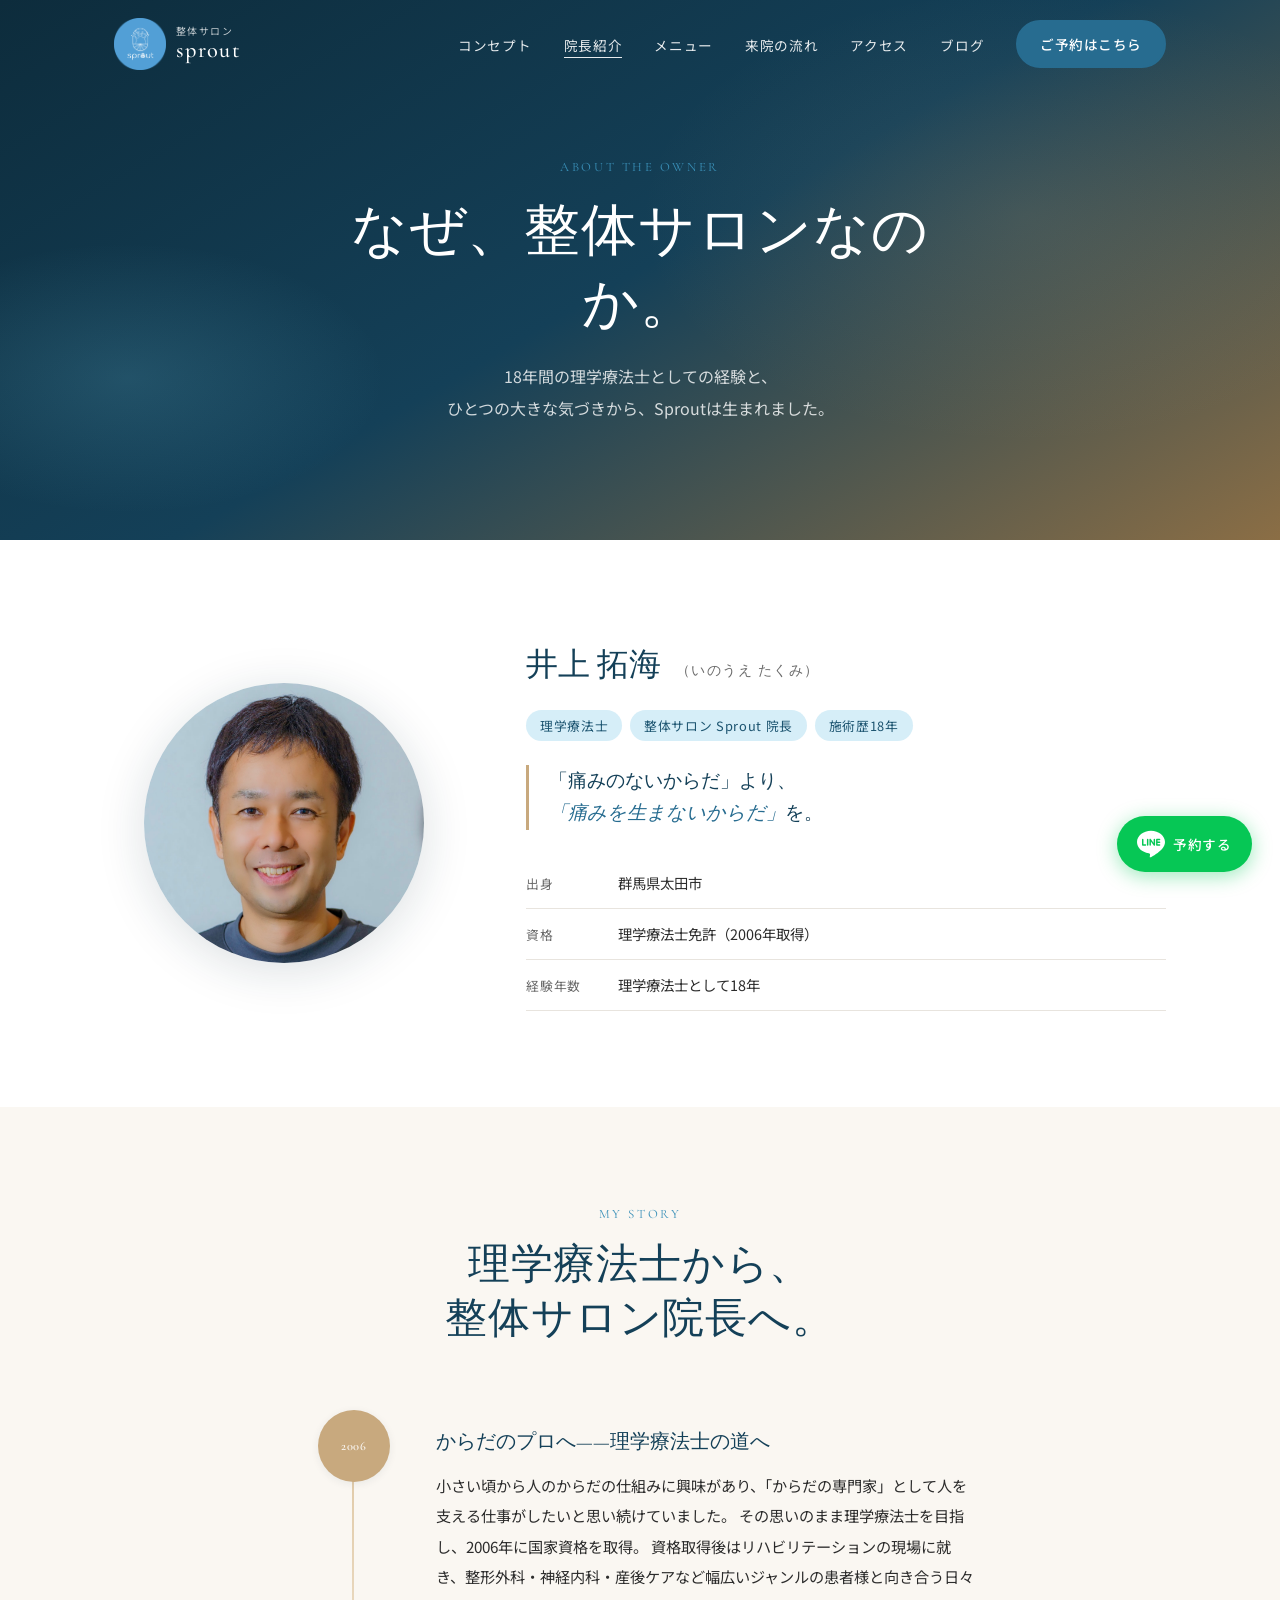
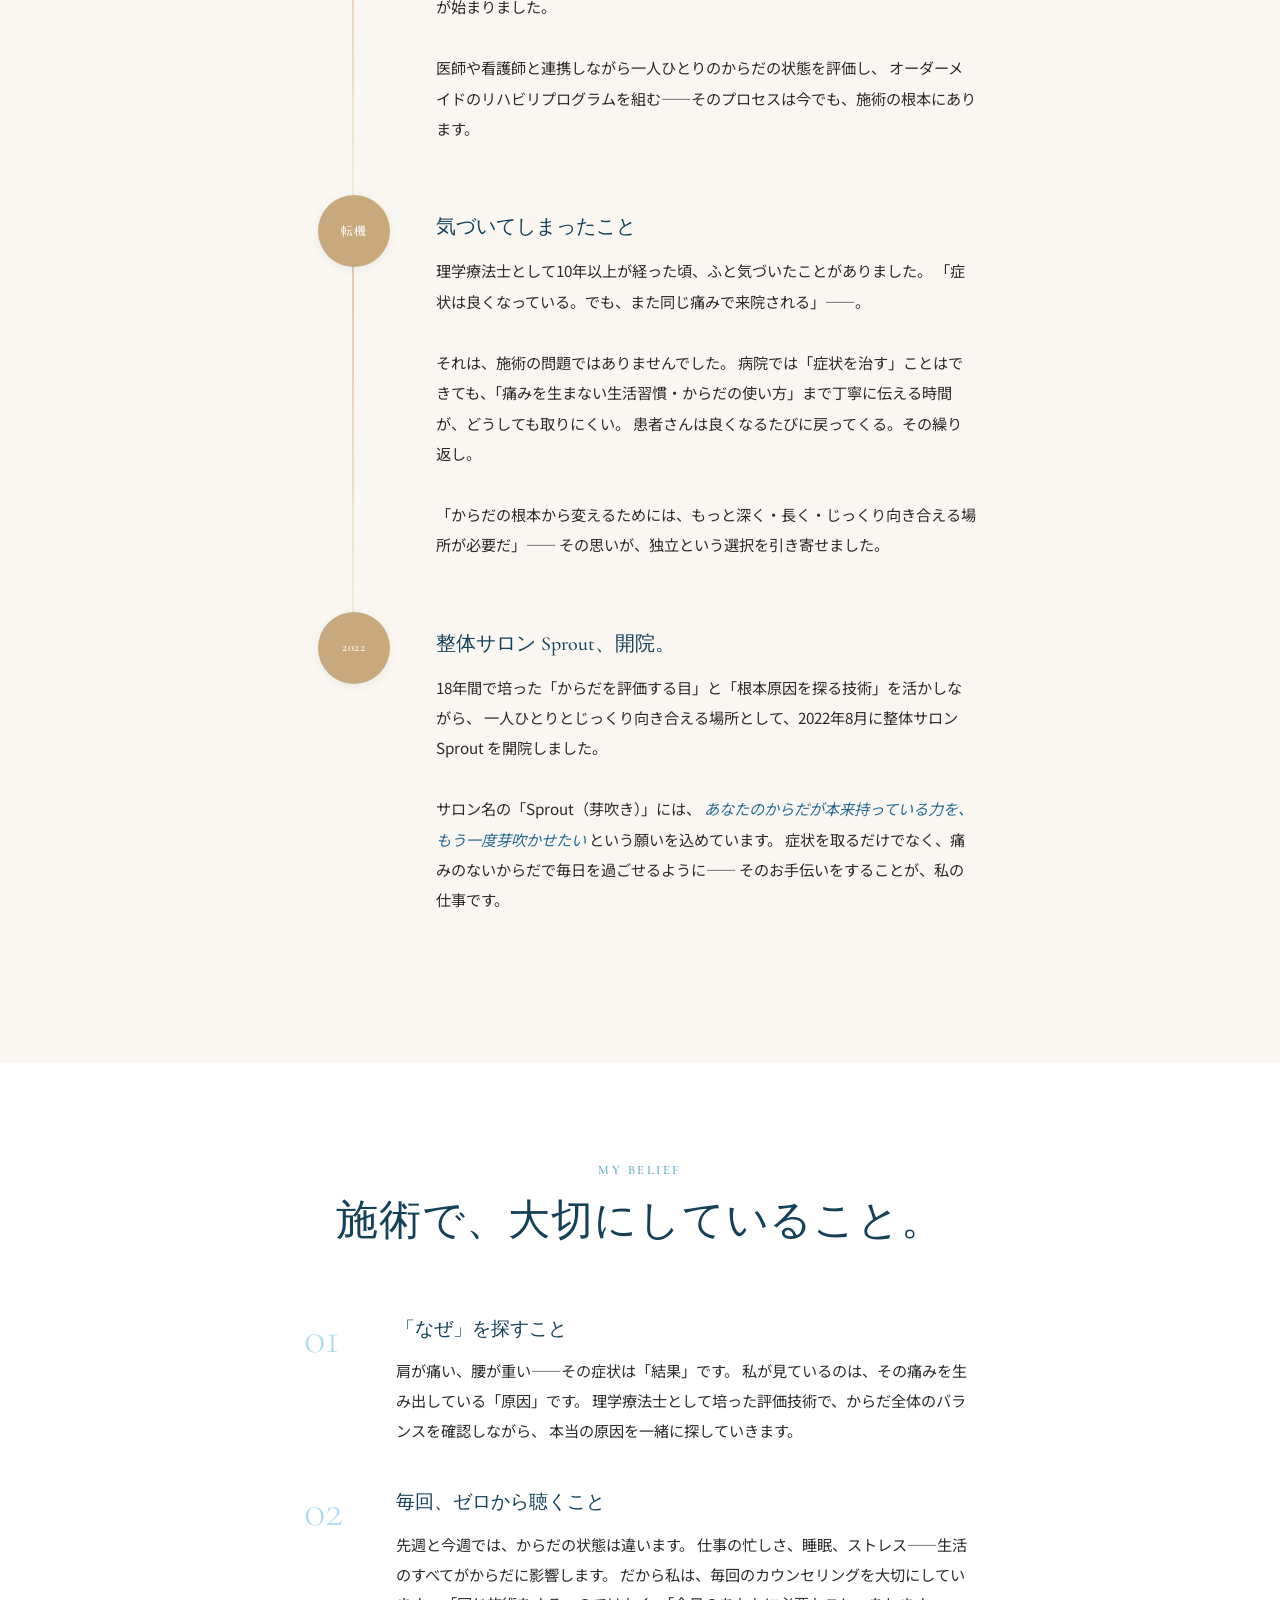
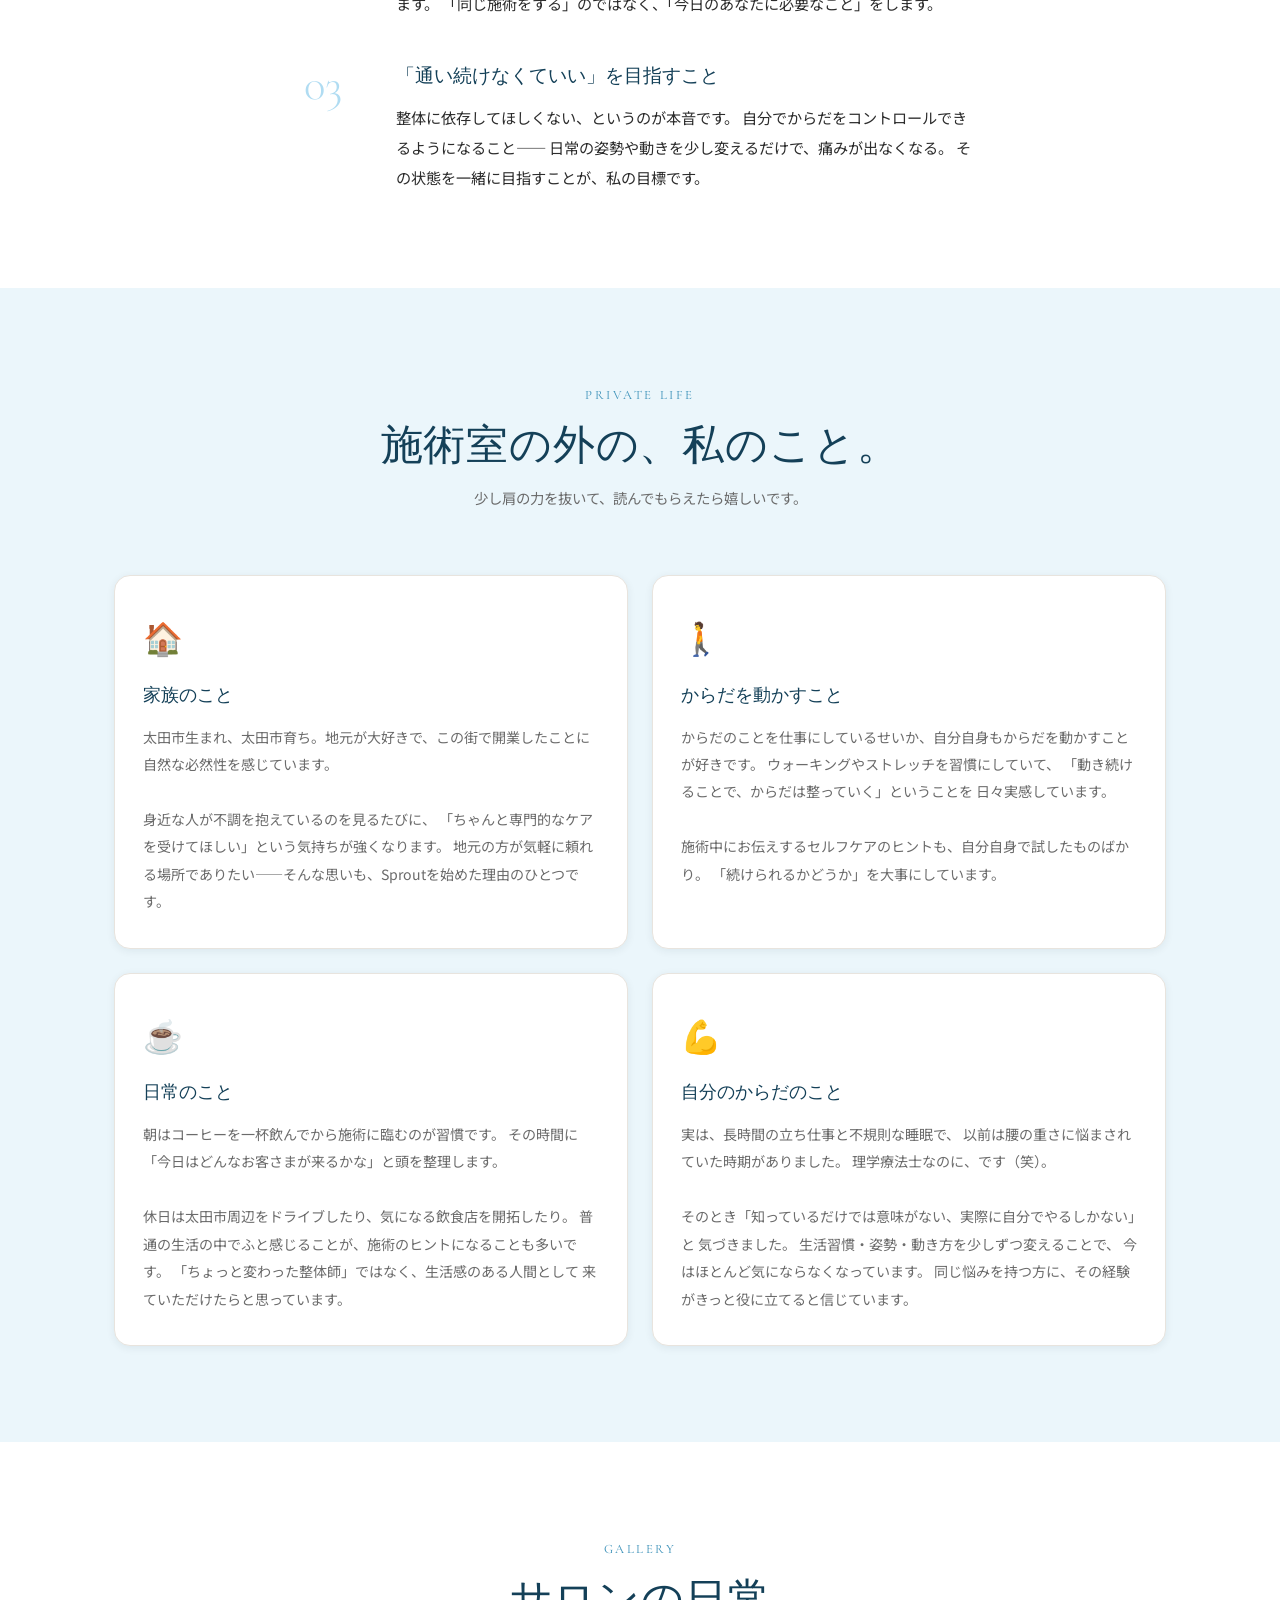
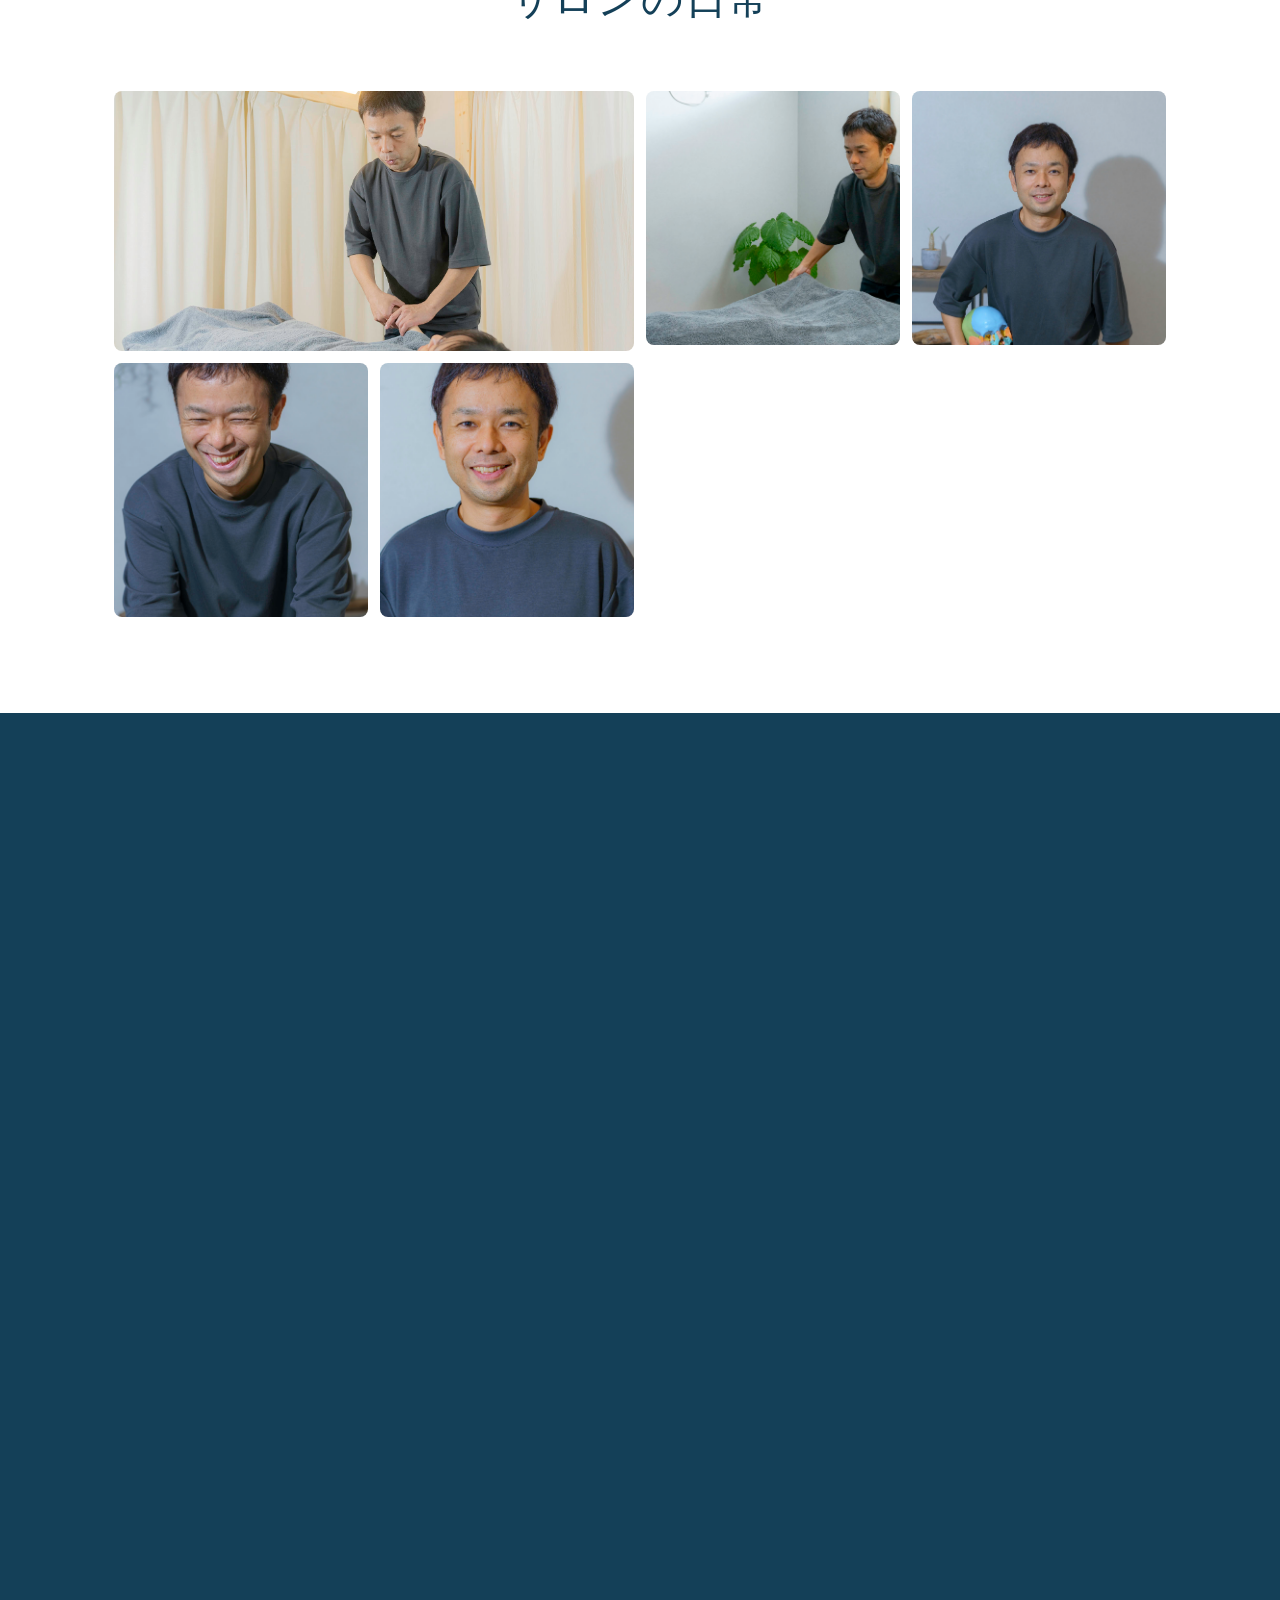
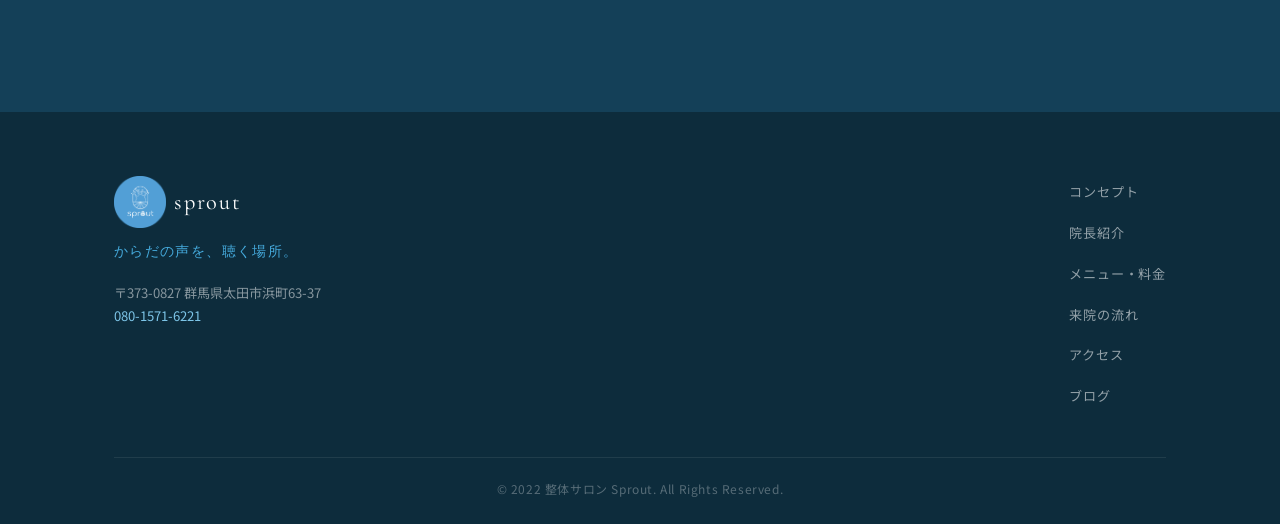
==== about/index.html @ b01bce03 "HP全面リニューアル：院長写真・口コミ・メニュー・OGP等を更新 - 院長プロフィール写真6枚を追加（owner_headshot, portrait, laugh等） - 院長紹介ページ（about" ====
<!DOCTYPE html>
<html lang="ja">
<head>
  <meta charset="UTF-8">
  <meta name="viewport" content="width=device-width, initial-scale=1.0">

  <title>院長紹介 | 整体サロン Sprout（スプラウト）太田市</title>
  <meta name="description" content="整体サロンSprout院長・井上拓海のご紹介。理学療法士として18年のキャリアを経て開院。からだの根本から整えるという信念と、施術への想いをお伝えします。">
  <link rel="canonical" href="https://seitai-sprout.com/about/">

  <!-- OGP -->
  <meta property="og:type" content="profile">
  <meta property="og:title" content="院長紹介 | 整体サロン Sprout">
  <meta property="og:description" content="元理学療法士として15年のキャリアを経て開院。整体サロンSprout院長の想いとストーリー。">
  <meta property="og:url" content="https://seitai-sprout.com/about/">
  <meta property="og:image" content="https://seitai-sprout.com/images/ogp-about.jpg">
  <meta property="og:site_name" content="整体サロン Sprout">
  <meta property="og:locale" content="ja_JP">
  <meta name="twitter:card" content="summary_large_image">

  <!-- Schema.org: Person -->
  <script type="application/ld+json">
  {
    "@context": "https://schema.org",
    "@type": "Person",
    "name": "井上 拓海",
    "alternateName": "いのうえ たくみ",
    "birthYear": "1978",
    "jobTitle": "理学療法士・整体サロン院長",
    "worksFor": {
      "@type": "HealthAndBeautyBusiness",
      "name": "整体サロン Sprout",
      "url": "https://seitai-sprout.com"
    },
    "hasCredential": {
      "@type": "EducationalOccupationalCredential",
      "name": "理学療法士免許",
      "dateCreated": "2006"
    },
    "description": "1978年生まれ。2006年に理学療法士免許を取得後、18年にわたり医療・リハビリの現場で経験を積む。からだの根本から整えることを信念とし、整体サロンSproutを開院。"
  }
  </script>

  <!-- Fonts & CSS（トップページと共通） -->
  <link rel="preconnect" href="https://fonts.googleapis.com">
  <link rel="preconnect" href="https://fonts.gstatic.com" crossorigin>
  <link href="https://fonts.googleapis.com/css2?family=Cormorant+Garamond:ital,wght@0,300;0,400;0,500;0,600;1,300;1,400&family=Noto+Sans+JP:wght@300;400;500&display=swap" rel="stylesheet">

  <link rel="stylesheet" href="../css/style.css?v=3">
  <link rel="stylesheet" href="../css/about.css?v=4">
</head>
<body>

  <!-- ============================================================
       HEADER（トップページと同じ・スクロール対応）
       ============================================================ -->
  <header class="header" id="header">
    <div class="header__inner">
      <a href="../" class="header__logo" aria-label="整体サロン Sprout トップへ">
        <img src="../images/logo.png" alt="整体サロン Sprout" class="header__logo-img" width="52" height="52">
        <span class="header__logo-texts">
          <span class="header__logo-sub">整体サロン</span>
          <span class="header__logo-text">sprout</span>
        </span>
      </a>
      <nav class="header__nav" id="nav" aria-label="メインナビゲーション">
        <ul class="header__nav-list">
          <li><a href="../#concept">コンセプト</a></li>
          <li><a href="./" aria-current="page" style="border-bottom: 1px solid currentColor; padding-bottom: 2px;">院長紹介</a></li>
          <li><a href="../#menu">メニュー</a></li>
          <li><a href="../#flow">来院の流れ</a></li>
          <li><a href="../#access">アクセス</a></li>
          <li><a href="../#blog">ブログ</a></li>
        </ul>
      </nav>
      <a href="../#reserve" class="btn btn--primary header__cta">ご予約はこちら</a>
      <button class="header__burger" id="burger" aria-label="メニューを開く" aria-expanded="false">
        <span></span><span></span><span></span>
      </button>
    </div>
  </header>

  <main>

    <!-- ============================================================
         PAGE HERO
         ============================================================ -->
    <section class="about-hero">
      <div class="about-hero__bg"></div>
      <div class="about-hero__content fade-in">
        <p class="section-label">About the Owner</p>
        <h1 class="about-hero__title">なぜ、整体サロンなのか。</h1>
        <p class="about-hero__sub">18年間の理学療法士としての経験と、<br>ひとつの大きな気づきから、Sproutは生まれました。</p>
      </div>
    </section>

    <!-- ============================================================
         PROFILE（プロフィール概要）
         ============================================================ -->
    <section class="section about-profile">
      <div class="container">
        <div class="about-profile__inner">
          <div class="about-profile__photo reveal">
            <img src="../images/owner_headshot2.jpg" alt="整体サロン Sprout 院長 井上拓海" class="owner-photo" loading="lazy">
          </div>
          <div class="about-profile__info reveal">
            <h2 class="about-profile__name">
              井上 拓海
              <span class="about-profile__name-reading">（いのうえ たくみ）</span>
            </h2>
            <ul class="about-profile__tags">
              <li class="tag">理学療法士</li>
              <li class="tag">整体サロン Sprout 院長</li>
              <li class="tag">施術歴18年</li>
            </ul>
            <p class="about-profile__catchcopy">
              「痛みのないからだ」より、<br>
              <em>「痛みを生まないからだ」</em>を。
            </p>
            <dl class="about-profile__dl">
              <div class="about-profile__dl-row">
                <dt>出身</dt>
                <dd>群馬県太田市</dd>
              </div>
              <div class="about-profile__dl-row">
                <dt>資格</dt>
                <dd>理学療法士免許（2006年取得）</dd>
              </div>
              <div class="about-profile__dl-row">
                <dt>経験年数</dt>
                <dd>理学療法士として18年</dd>
              </div>
            </dl>
          </div>
        </div>
      </div>
    </section>

    <!-- ============================================================
         STORY（ストーリー）
         ============================================================ -->
    <section class="section section--cream about-story" id="story">
      <div class="container container--narrow">
        <div class="section-head reveal">
          <span class="section-label">My Story</span>
          <h2 class="section-title">理学療法士から、<br>整体サロン院長へ。</h2>
        </div>

        <div class="story-timeline">

          <!-- Chapter 1 -->
          <article class="story-chapter reveal">
            <div class="story-chapter__marker">
              <span class="story-chapter__year">2006</span>
            </div>
            <div class="story-chapter__body">
              <h3 class="story-chapter__title">からだのプロへ——理学療法士の道へ</h3>
              <p>
                小さい頃から人のからだの仕組みに興味があり、「からだの専門家」として人を支える仕事がしたいと思い続けていました。
                その思いのまま理学療法士を目指し、2006年に国家資格を取得。
                資格取得後はリハビリテーションの現場に就き、整形外科・神経内科・産後ケアなど幅広いジャンルの患者様と向き合う日々が始まりました。<br><br>
                医師や看護師と連携しながら一人ひとりのからだの状態を評価し、
                オーダーメイドのリハビリプログラムを組む——そのプロセスは今でも、施術の根本にあります。
              </p>
            </div>
          </article>

          <!-- Chapter 2 -->
          <article class="story-chapter reveal">
            <div class="story-chapter__marker">
              <span class="story-chapter__year">転機</span>
            </div>
            <div class="story-chapter__body">
              <h3 class="story-chapter__title">気づいてしまったこと</h3>
              <p>
                理学療法士として10年以上が経った頃、ふと気づいたことがありました。
                「症状は良くなっている。でも、また同じ痛みで来院される」——。<br><br>
                それは、施術の問題ではありませんでした。
                病院では「症状を治す」ことはできても、「痛みを生まない生活習慣・からだの使い方」まで丁寧に伝える時間が、どうしても取りにくい。
                患者さんは良くなるたびに戻ってくる。その繰り返し。<br><br>
                「からだの根本から変えるためには、もっと深く・長く・じっくり向き合える場所が必要だ」——
                その思いが、独立という選択を引き寄せました。
              </p>
            </div>
          </article>

          <!-- Chapter 3 -->
          <article class="story-chapter reveal">
            <div class="story-chapter__marker">
              <span class="story-chapter__year">2022</span>
            </div>
            <div class="story-chapter__body">
              <h3 class="story-chapter__title">整体サロン Sprout、開院。</h3>
              <p>
                18年間で培った「からだを評価する目」と「根本原因を探る技術」を活かしながら、
                一人ひとりとじっくり向き合える場所として、2022年8月に整体サロン Sprout を開院しました。<br><br>
                サロン名の「Sprout（芽吹き）」には、
                <em style="font-style: italic; color: var(--c-sage-600);">あなたのからだが本来持っている力を、もう一度芽吹かせたい</em>
                という願いを込めています。
                症状を取るだけでなく、痛みのないからだで毎日を過ごせるように——
                そのお手伝いをすることが、私の仕事です。
              </p>
            </div>
          </article>

        </div>
      </div>
    </section>

    <!-- ============================================================
         BELIEF（施術への想い）
         ============================================================ -->
    <section class="section about-belief">
      <div class="container container--narrow">
        <div class="section-head reveal">
          <span class="section-label">My Belief</span>
          <h2 class="section-title">施術で、大切にしていること。</h2>
        </div>
        <div class="belief-list">
          <div class="belief-item reveal">
            <div class="belief-item__num">01</div>
            <div class="belief-item__body">
              <h3 class="belief-item__title">「なぜ」を探すこと</h3>
              <p class="belief-item__text">
                肩が痛い、腰が重い——その症状は「結果」です。
                私が見ているのは、その痛みを生み出している「原因」です。
                理学療法士として培った評価技術で、からだ全体のバランスを確認しながら、
                本当の原因を一緒に探していきます。
                <!-- ↑ 院長自身の言葉に書き換えてください -->
              </p>
            </div>
          </div>
          <div class="belief-item reveal">
            <div class="belief-item__num">02</div>
            <div class="belief-item__body">
              <h3 class="belief-item__title">毎回、ゼロから聴くこと</h3>
              <p class="belief-item__text">
                先週と今週では、からだの状態は違います。
                仕事の忙しさ、睡眠、ストレス——生活のすべてがからだに影響します。
                だから私は、毎回のカウンセリングを大切にしています。
                「同じ施術をする」のではなく、「今日のあなたに必要なこと」をします。
                <!-- ↑ 院長自身の言葉に書き換えてください -->
              </p>
            </div>
          </div>
          <div class="belief-item reveal">
            <div class="belief-item__num">03</div>
            <div class="belief-item__body">
              <h3 class="belief-item__title">「通い続けなくていい」を目指すこと</h3>
              <p class="belief-item__text">
                整体に依存してほしくない、というのが本音です。
                自分でからだをコントロールできるようになること——
                日常の姿勢や動きを少し変えるだけで、痛みが出なくなる。
                その状態を一緒に目指すことが、私の目標です。
                <!-- ↑ 院長自身の言葉に書き換えてください -->
              </p>
            </div>
          </div>
        </div>
      </div>
    </section>

    <!-- ============================================================
         PRIVATE（プライベート）
         ============================================================ -->
    <section class="section section--sage-light about-private">
      <div class="container">
        <div class="section-head reveal">
          <span class="section-label">Private Life</span>
          <h2 class="section-title">施術室の外の、私のこと。</h2>
          <p class="section-sub">少し肩の力を抜いて、読んでもらえたら嬉しいです。</p>
        </div>

        <div class="private-grid">

          <!-- カード1: 家族 -->
          <div class="private-card reveal">
            <div class="private-card__icon">🏠</div>
            <h3 class="private-card__title">家族のこと</h3>
            <p class="private-card__text">
              太田市生まれ、太田市育ち。地元が大好きで、この街で開業したことに
              自然な必然性を感じています。<br><br>
              身近な人が不調を抱えているのを見るたびに、
              「ちゃんと専門的なケアを受けてほしい」という気持ちが強くなります。
              地元の方が気軽に頼れる場所でありたい——そんな思いも、Sproutを始めた理由のひとつです。
            </p>
          </div>

          <!-- カード2: 趣味 -->
          <div class="private-card reveal">
            <div class="private-card__icon">🚶</div>
            <h3 class="private-card__title">からだを動かすこと</h3>
            <p class="private-card__text">
              からだのことを仕事にしているせいか、自分自身もからだを動かすことが好きです。
              ウォーキングやストレッチを習慣にしていて、
              「動き続けることで、からだは整っていく」ということを
              日々実感しています。<br><br>
              施術中にお伝えするセルフケアのヒントも、自分自身で試したものばかり。
              「続けられるかどうか」を大事にしています。
            </p>
          </div>

          <!-- カード3: 日常 -->
          <div class="private-card reveal">
            <div class="private-card__icon">☕</div>
            <h3 class="private-card__title">日常のこと</h3>
            <p class="private-card__text">
              朝はコーヒーを一杯飲んでから施術に臨むのが習慣です。
              その時間に「今日はどんなお客さまが来るかな」と頭を整理します。<br><br>
              休日は太田市周辺をドライブしたり、気になる飲食店を開拓したり。
              普通の生活の中でふと感じることが、施術のヒントになることも多いです。
              「ちょっと変わった整体師」ではなく、生活感のある人間として
              来ていただけたらと思っています。
            </p>
          </div>

          <!-- カード4: からだのこと -->
          <div class="private-card reveal">
            <div class="private-card__icon">💪</div>
            <h3 class="private-card__title">自分のからだのこと</h3>
            <p class="private-card__text">
              実は、長時間の立ち仕事と不規則な睡眠で、
              以前は腰の重さに悩まされていた時期がありました。
              理学療法士なのに、です（笑）。<br><br>
              そのとき「知っているだけでは意味がない、実際に自分でやるしかない」と
              気づきました。
              生活習慣・姿勢・動き方を少しずつ変えることで、
              今はほとんど気にならなくなっています。
              同じ悩みを持つ方に、その経験がきっと役に立てると信じています。
            </p>
          </div>

        </div>
      </div>
    </section>

    <!-- ============================================================
         GALLERY（写真ギャラリー）
         ============================================================ -->
    <section class="section about-gallery">
      <div class="container">
        <div class="section-head reveal">
          <span class="section-label">Gallery</span>
          <h2 class="section-title">サロンの日常</h2>
        </div>
        <div class="gallery-grid reveal">
          <div class="gallery-item gallery-item--wide">
            <img src="../images/owner_treatment2.jpg" alt="整体サロン Sprout 院長 施術中" loading="lazy">
          </div>
          <div class="gallery-item">
            <img src="../images/owner_prep.jpg" alt="施術の準備" loading="lazy">
          </div>
          <div class="gallery-item">
            <img src="../images/owner_portrait.jpg" alt="院長 井上拓海" loading="lazy">
          </div>
          <div class="gallery-item">
            <img src="../images/owner_laugh.jpg" alt="院長の笑顔" loading="lazy">
          </div>
          <div class="gallery-item">
            <img src="../images/owner_headshot1.jpg" alt="整体サロン Sprout 院長" loading="lazy">
          </div>
        </div>
      </div>
    </section>

    <!-- ============================================================
         FINAL MESSAGE + CTA
         ============================================================ -->
    <section class="section section--dark about-cta">
      <div class="container container--narrow">
        <div class="about-cta__inner reveal">
          <span class="section-label" style="color: var(--c-sage-300);">Message</span>
          <blockquote class="about-cta__quote">
            はじめて来るサロンって、緊張しますよね。私もそれはよくわかります。<br><br>
            「どんな施術をするんだろう」「私みたいな症状、対応してもらえるのかな」——
            そんな不安を感じたまま来院してほしくないので、予約の前にLINEで
            気軽に話しかけてもらって構いません。<br><br>
            症状のこと、過去の経緯、生活のこと、なんでも聞かせてください。
            理学療法士として18年、ずっとからだのことだけを考えてきました。
            あなたのからだが少しでも楽になるお手伝いができたら、それが私の一番の喜びです。
            <footer>— 井上 拓海</footer>
          </blockquote>
          <div class="about-cta__actions">
            <a href="https://lin.ee/uu1mPwV" class="btn btn--primary btn--xl" target="_blank" rel="noopener">
              <svg viewBox="0 0 24 24" fill="currentColor" width="22" height="22" aria-hidden="true"><path d="M19.365 9.863c.349 0 .63.285.63.631 0 .345-.281.63-.63.63H17.61v1.125h1.755c.349 0 .63.283.63.63 0 .344-.281.629-.63.629h-2.386c-.345 0-.627-.285-.627-.629V8.108c0-.345.282-.63.627-.63h2.386c.349 0 .63.285.63.63 0 .349-.281.63-.63.63H17.61v1.125h1.755zm-3.855 3.016c0 .27-.174.51-.432.596-.064.021-.133.031-.199.031-.211 0-.391-.09-.51-.25l-2.443-3.317v2.94c0 .344-.279.629-.631.629-.346 0-.626-.285-.626-.629V8.108c0-.27.173-.51.43-.595.06-.023.136-.033.194-.033.195 0 .375.104.495.254l2.462 3.33V8.108c0-.345.282-.63.63-.63.345 0 .63.285.63.63v4.771zm-5.741 0c0 .344-.282.629-.631.629-.345 0-.627-.285-.627-.629V8.108c0-.345.282-.63.627-.63.349 0 .631.285.631.63v4.771zm-2.466.629H4.917c-.345 0-.63-.285-.63-.629V8.108c0-.345.285-.63.63-.63.348 0 .63.285.63.63v4.141h1.756c.348 0 .629.283.629.63 0 .344-.281.629-.629.629M24 10.314C24 4.943 18.615.572 12 .572S0 4.943 0 10.314c0 4.811 4.27 8.842 10.035 9.608.391.082.923.258 1.058.59.12.301.079.766.038 1.08l-.164 1.02c-.045.301-.24 1.186 1.049.645 1.291-.539 6.916-4.070 9.436-6.975C23.176 14.393 24 12.458 24 10.314"/></svg>
              LINEで気軽に話しかける
            </a>
            <a href="../" class="btn btn--outline btn--xl">
              サロンのホームページへ戻る
            </a>
          </div>
        </div>
      </div>
    </section>

  </main>

  <!-- FOOTER（トップページと同じ） -->
  <footer class="footer">
    <div class="container">
      <div class="footer__inner">
        <div class="footer__brand">
          <a href="../" class="footer__logo" aria-label="トップへ">
            <img src="../images/logo.png" alt="" class="header__logo-img" width="36" height="36" aria-hidden="true">
            <span>sprout</span>
          </a>
          <p class="footer__tagline">からだの声を、聴く場所。</p>
          <address class="footer__address">
            〒373-0827 群馬県太田市浜町63-37<br>
            <a href="tel:080-1571-6221">080-1571-6221</a>
          </address>
        </div>
        <nav class="footer__nav" aria-label="フッターナビゲーション">
          <ul>
            <li><a href="../#concept">コンセプト</a></li>
            <li><a href="./">院長紹介</a></li>
            <li><a href="../#menu">メニュー・料金</a></li>
            <li><a href="../#flow">来院の流れ</a></li>
            <li><a href="../#access">アクセス</a></li>
            <li><a href="../#blog">ブログ</a></li>
          </ul>
        </nav>
      </div>
      <div class="footer__bottom">
        <p class="footer__copy">&copy; 2022 整体サロン Sprout. All Rights Reserved.</p>
      </div>
    </div>
  </footer>

  <a href="https://lin.ee/uu1mPwV" class="fab-line" target="_blank" rel="noopener" aria-label="LINEで予約する">
    <svg viewBox="0 0 24 24" fill="currentColor" width="28" height="28" aria-hidden="true"><path d="M19.365 9.863c.349 0 .63.285.63.631 0 .345-.281.63-.63.63H17.61v1.125h1.755c.349 0 .63.283.63.63 0 .344-.281.629-.63.629h-2.386c-.345 0-.627-.285-.627-.629V8.108c0-.345.282-.63.627-.63h2.386c.349 0 .63.285.63.63 0 .349-.281.63-.63.63H17.61v1.125h1.755zm-3.855 3.016c0 .27-.174.51-.432.596-.064.021-.133.031-.199.031-.211 0-.391-.09-.51-.25l-2.443-3.317v2.94c0 .344-.279.629-.631.629-.346 0-.626-.285-.626-.629V8.108c0-.27.173-.51.43-.595.06-.023.136-.033.194-.033.195 0 .375.104.495.254l2.462 3.33V8.108c0-.345.282-.63.63-.63.345 0 .63.285.63.63v4.771zm-5.741 0c0 .344-.282.629-.631.629-.345 0-.627-.285-.627-.629V8.108c0-.345.282-.63.627-.63.349 0 .631.285.631.63v4.771zm-2.466.629H4.917c-.345 0-.63-.285-.63-.629V8.108c0-.345.285-.63.63-.63.348 0 .63.285.63.63v4.141h1.756c.348 0 .629.283.629.63 0 .344-.281.629-.629.629M24 10.314C24 4.943 18.615.572 12 .572S0 4.943 0 10.314c0 4.811 4.27 8.842 10.035 9.608.391.082.923.258 1.058.59.12.301.079.766.038 1.08l-.164 1.02c-.045.301-.24 1.186 1.049.645 1.291-.539 6.916-4.070 9.436-6.975C23.176 14.393 24 12.458 24 10.314"/></svg>
    <span>予約する</span>
  </a>

  <script src="../js/main.js"></script>
</body>
</html>
---- css/style.css ----
/* ============================================================
   整体サロン Sprout — Design System
   デザイン: ハル | 実装: ジン
   カラー: 薄い水色（水色スケール）
   ============================================================ */

/* ============================================================
   1. CSS Variables（設計トークン）
   ============================================================ */
:root {
  /* Colors — 水色（Mizuiro / Light Blue）Palette
     ロゴ実測値ベース: #45AADC（ロゴ背景の青）
  ================================================ */
  --c-sage-900: #0D2C3C;   /* 深い紺青 — hero, footer */
  --c-sage-800: #144058;   /* 濃い水青 — dark sections */
  --c-sage-700: #1C5470;   /* 中深い青 */
  --c-sage-600: #276C90;   /* ボタン・アクセント（アクセシブルな濃度） */
  --c-sage-500: #3A90B8;   /* ミディアム水色 */
  --c-sage-400: #45AADC;   /* ロゴの青（メインカラー）✦ */
  --c-sage-300: #7DC5E8;   /* ソフト水色 */
  --c-sage-200: #B0DCF2;   /* 非常に薄い水色 */
  --c-sage-100: #D6EEF8;   /* 限りなく白に近い水色 */
  --c-sage-50:  #EBF6FB;   /* 背景用 水色白 */

  /* Colors — Beige / Warm（温かみのアクセント・変更なし） */
  --c-beige-700: #8b6e45;
  --c-beige-500: #c8a97e;
  --c-beige-300: #e0c9a6;
  --c-beige-100: #f5ede0;
  --c-beige-50:  #faf7f2;

  /* Neutral */
  --c-white:      #ffffff;
  --c-text:       #2c2c2c;
  --c-text-muted: #6b6b6b;
  --c-border:     #e8e4de;

  /* Typography */
  --font-serif: 'Cormorant Garamond', 'Noto Serif JP', Georgia, serif;
  --font-sans:  'Noto Sans JP', 'Hiragino Kaku Gothic ProN', 'Yu Gothic', sans-serif;

  /* Spacing */
  --section-y:     96px;
  --content-max:   1100px;
  --content-narrow: 720px;

  /* Effects */
  --shadow-sm: 0 2px 8px rgba(18, 48, 63, 0.07);
  --shadow-md: 0 4px 24px rgba(18, 48, 63, 0.11);
  --shadow-lg: 0 8px 48px rgba(18, 48, 63, 0.15);
  --radius:    8px;
  --radius-lg: 16px;
  --radius-xl: 24px;
  --transition: 0.35s cubic-bezier(0.4, 0, 0.2, 1);
}

/* ============================================================
   2. Reset & Base
   ============================================================ */
*, *::before, *::after {
  box-sizing: border-box;
  margin: 0;
  padding: 0;
}

html {
  scroll-behavior: smooth;
  font-size: 16px;
  -webkit-text-size-adjust: 100%;
}

body {
  font-family: var(--font-sans);
  color: var(--c-text);
  background: var(--c-white);
  line-height: 1.8;
  -webkit-font-smoothing: antialiased;
}

img {
  max-width: 100%;
  height: auto;
  display: block;
}

a {
  color: inherit;
  text-decoration: none;
  transition: opacity var(--transition);
}

a:hover { opacity: 0.75; }

ul, ol { list-style: none; }

address { font-style: normal; }

/* ============================================================
   3. Typography helpers
   ============================================================ */
.section-label {
  display: block;
  font-family: var(--font-serif);
  font-size: 0.8rem;
  letter-spacing: 0.2em;
  text-transform: uppercase;
  color: var(--c-sage-500);
  margin-bottom: 12px;
}

.section-title {
  font-family: var(--font-serif);
  font-size: clamp(1.8rem, 4vw, 2.6rem);
  font-weight: 400;
  line-height: 1.3;
  color: var(--c-sage-800);
  letter-spacing: 0.02em;
}

.section-sub {
  margin-top: 12px;
  color: var(--c-text-muted);
  font-size: 0.9rem;
}

.section-head {
  text-align: center;
  margin-bottom: 64px;
}

/* ============================================================
   4. Layout helpers
   ============================================================ */
.container {
  max-width: var(--content-max);
  margin: 0 auto;
  padding: 0 24px;
}

.container--narrow {
  max-width: var(--content-narrow);
}

.section {
  padding: var(--section-y) 0;
}

.section--cream     { background: var(--c-beige-50); }
.section--sage-light { background: var(--c-sage-50); }
.section--dark       { background: var(--c-sage-800); }

/* ============================================================
   5. Buttons
   ============================================================ */
.btn {
  display: inline-flex;
  align-items: center;
  gap: 8px;
  padding: 14px 28px;
  border-radius: 100px;
  font-family: var(--font-sans);
  font-size: 0.95rem;
  font-weight: 500;
  letter-spacing: 0.04em;
  cursor: pointer;
  border: 2px solid transparent;
  transition: all var(--transition);
  white-space: nowrap;
  text-decoration: none;
}

.btn--primary {
  background: var(--c-sage-600);
  color: var(--c-white);
  border-color: var(--c-sage-600);
}
.btn--primary:hover {
  background: var(--c-sage-700);
  border-color: var(--c-sage-700);
  opacity: 1;
  transform: translateY(-2px);
  box-shadow: var(--shadow-md);
}

.btn--outline {
  background: transparent;
  color: var(--c-white);
  border-color: rgba(255,255,255,0.6);
}
.btn--outline:hover {
  background: rgba(255,255,255,0.12);
  border-color: var(--c-white);
  opacity: 1;
  transform: translateY(-2px);
}

.btn--ghost {
  background: transparent;
  color: var(--c-sage-600);
  border-color: var(--c-sage-400);
}
.btn--ghost:hover {
  background: var(--c-sage-50);
  border-color: var(--c-sage-600);
  opacity: 1;
  transform: translateY(-2px);
}

.btn--lg  { padding: 16px 36px; font-size: 1rem; }
.btn--xl  { padding: 20px 48px; font-size: 1.05rem; }

/* Tags */
.tag {
  display: inline-block;
  padding: 4px 14px;
  border-radius: 100px;
  background: var(--c-sage-100);
  color: var(--c-sage-700);
  font-size: 0.8rem;
  letter-spacing: 0.05em;
}

/* ============================================================
   6. Scroll animations
   ============================================================ */
.reveal {
  opacity: 0;
  transform: translateY(28px);
  transition: opacity 0.7s ease, transform 0.7s ease;
}

.reveal.visible {
  opacity: 1;
  transform: translateY(0);
}

.fade-in {
  opacity: 0;
  animation: fadeIn 1.2s ease 0.3s forwards;
}

@keyframes fadeIn {
  to { opacity: 1; }
}

/* ============================================================
   7. Header
   ============================================================ */
.header {
  position: fixed;
  top: 0;
  left: 0;
  right: 0;
  z-index: 1000;
  padding: 18px 0;
  transition: background var(--transition), box-shadow var(--transition), padding var(--transition);
}

.header.scrolled {
  background: rgba(255, 255, 255, 0.96);
  backdrop-filter: blur(8px);
  -webkit-backdrop-filter: blur(8px);
  box-shadow: var(--shadow-sm);
  padding: 12px 0;
}

.header__inner {
  max-width: var(--content-max);
  margin: 0 auto;
  padding: 0 24px;
  display: flex;
  align-items: center;
  gap: 32px;
}

.header__logo {
  display: grid;
  grid-template-columns: 52px auto;
  align-items: center;
  gap: 10px;
  flex-shrink: 0;
}

.header__logo-img {
  width: 52px;
  height: 52px;
  object-fit: contain;
  display: block;
  transition: opacity var(--transition);
}

/* ロゴ画像が読み込めない場合のフォールバックマーク */
.header__logo-mark {
  color: var(--c-sage-400);
  font-size: 1rem;
  display: none; /* ロゴ画像配置後は非表示 */
}

.header__logo-text {
  font-family: var(--font-serif);
  font-size: 1.4rem;
  font-weight: 500;
  color: var(--c-white);
  letter-spacing: 0.06em;
  transition: color var(--transition);
  line-height: 1;
}

.header.scrolled .header__logo-text { color: var(--c-sage-800); }

.header__logo-sub {
  font-size: 0.62rem;
  letter-spacing: 0.14em;
  color: rgba(255,255,255,0.75);
  transition: color var(--transition);
  line-height: 1;
}

.header.scrolled .header__logo-sub { color: var(--c-text-muted); }

/* テキストグループ：縦並び・Grid親が align-items:center で中央揃え */
.header__logo-texts {
  display: flex;
  flex-direction: column;
  align-items: flex-start;
  gap: 3px;
}

.header__nav {
  margin-left: auto;
}

.header__nav-list {
  display: flex;
  gap: 32px;
}

.header__nav-list a {
  font-size: 0.85rem;
  letter-spacing: 0.05em;
  color: rgba(255,255,255,0.9);
  position: relative;
  transition: color var(--transition);
}

.header__nav-list a::after {
  content: '';
  position: absolute;
  bottom: -2px;
  left: 0;
  width: 0;
  height: 1px;
  background: var(--c-sage-400);
  transition: width var(--transition);
}

.header__nav-list a:hover::after { width: 100%; }
.header__nav-list a:hover { opacity: 1; }

.header.scrolled .header__nav-list a { color: var(--c-text); }

.header__cta {
  flex-shrink: 0;
  padding: 10px 22px;
  font-size: 0.85rem;
}

/* Hamburger */
.header__burger {
  display: none;
  flex-direction: column;
  justify-content: center;
  gap: 5px;
  width: 36px;
  height: 36px;
  background: none;
  border: none;
  cursor: pointer;
  padding: 4px;
  margin-left: auto;
}

.header__burger span {
  display: block;
  height: 1.5px;
  background: var(--c-white);
  transition: all var(--transition);
}

.header.scrolled .header__burger span { background: var(--c-sage-800); }

.header__burger.open span:nth-child(1) { transform: translateY(6.5px) rotate(45deg); }
.header__burger.open span:nth-child(2) { opacity: 0; }
.header__burger.open span:nth-child(3) { transform: translateY(-6.5px) rotate(-45deg); }

/* ============================================================
   8. Hero
   ============================================================ */
.hero {
  position: relative;
  min-height: 100svh;
  display: flex;
  align-items: center;
  justify-content: center;
  overflow: hidden;
}

.hero__bg {
  position: absolute;
  inset: 0;
  /* 実際の施術・サロン写真を設定してください */
  /* background-image: url('../images/hero.jpg'); */
  background-size: cover;
  background-position: center;
  /* 写真がない場合の代替グラデーション */
  background: linear-gradient(135deg,
    var(--c-sage-900) 0%,
    var(--c-sage-800) 40%,
    var(--c-sage-600) 75%,
    var(--c-sage-500) 100%
  );
}

/* 植物的な装飾パターン */
.hero__bg::before {
  content: '';
  position: absolute;
  inset: 0;
  background-image:
    radial-gradient(ellipse 60% 80% at 70% 50%, rgba(107, 189, 214, 0.18) 0%, transparent 60%),
    radial-gradient(ellipse 40% 60% at 20% 80%, rgba(200, 169, 126, 0.1) 0%, transparent 50%);
}

.hero__overlay {
  position: absolute;
  inset: 0;
  background: linear-gradient(
    to right,
    rgba(18, 48, 63, 0.65) 0%,
    rgba(18, 48, 63, 0.35) 60%,
    rgba(18, 48, 63, 0.15) 100%
  );
}

.hero__content {
  position: relative;
  z-index: 1;
  max-width: var(--content-max);
  width: 100%;
  padding: 120px 24px 60px;
  margin: 0 auto;
}

.hero__label {
  font-size: 0.8rem;
  letter-spacing: 0.2em;
  color: var(--c-sage-300);
  margin-bottom: 20px;
  font-family: var(--font-serif);
  text-transform: uppercase;
}

.hero__title {
  font-family: var(--font-serif);
  font-size: clamp(2.6rem, 6.5vw, 4.5rem);
  font-weight: 400;
  color: var(--c-white);
  line-height: 1.2;
  letter-spacing: 0.02em;
  margin-bottom: 24px;
}

.hero__sub {
  font-size: clamp(0.9rem, 2vw, 1.05rem);
  color: rgba(255, 255, 255, 0.85);
  line-height: 1.9;
  margin-bottom: 40px;
  max-width: 520px;
}

.hero__actions {
  display: flex;
  flex-wrap: wrap;
  gap: 16px;
  align-items: center;
}

.hero__scroll {
  position: absolute;
  bottom: 36px;
  left: 50%;
  transform: translateX(-50%);
  display: flex;
  flex-direction: column;
  align-items: center;
  gap: 8px;
  color: rgba(255,255,255,0.6);
  font-size: 0.7rem;
  letter-spacing: 0.15em;
  text-transform: uppercase;
  font-family: var(--font-serif);
  animation: scrollBounce 2s ease-in-out infinite;
  z-index: 1;
}

@keyframes scrollBounce {
  0%, 100% { transform: translateX(-50%) translateY(0); }
  50%       { transform: translateX(-50%) translateY(6px); }
}

/* ============================================================
   9. Worries（お悩み）
   ============================================================ */
.worries__list {
  display: grid;
  grid-template-columns: repeat(3, 1fr);
  gap: 20px;
  margin-bottom: 56px;
}

.worries__item {
  display: flex;
  flex-direction: column;
  align-items: center;
  text-align: center;
  gap: 12px;
  padding: 28px 20px;
  background: var(--c-beige-50);
  border-radius: var(--radius-lg);
  border: 1px solid var(--c-border);
  font-size: 0.9rem;
  line-height: 1.6;
  transition: transform var(--transition), box-shadow var(--transition);
}

.worries__item:hover {
  transform: translateY(-4px);
  box-shadow: var(--shadow-md);
}

.worries__icon {
  font-size: 2rem;
}

.worries__answer {
  text-align: center;
  max-width: 560px;
  margin: 0 auto;
  padding: 32px 40px;
  background: var(--c-sage-50);
  border-radius: var(--radius-lg);
  border-left: 3px solid var(--c-sage-400);
  font-size: 1rem;
  line-height: 2;
}

.worries__answer strong { color: var(--c-sage-700); }
.worries__answer em { font-style: normal; text-decoration: underline; text-decoration-color: var(--c-beige-500); text-underline-offset: 3px; }

/* ============================================================
   10. Owner（院長紹介）
   ============================================================ */
.owner__inner {
  display: grid;
  grid-template-columns: 380px 1fr;
  gap: 72px;
  align-items: center;
}

.owner__photo {
  position: relative;
}

.owner__photo-placeholder {
  width: 100%;
  aspect-ratio: 3/4;
  background: linear-gradient(145deg, var(--c-sage-200) 0%, var(--c-beige-300) 100%);
  border-radius: var(--radius-xl);
  display: flex;
  align-items: center;
  justify-content: center;
  color: var(--c-sage-600);
  font-size: 0.9rem;
  text-align: center;
  line-height: 1.6;
  font-family: var(--font-serif);
}

/* 実際の院長写真 */
.owner__real-photo {
  width: 100%;
  aspect-ratio: 3/4;
  object-fit: cover;
  border-radius: var(--radius-xl);
  box-shadow: var(--shadow-lg);
}

/* ブログサムネ（背景画像版） */
.blog__thumb {
  background-size: cover;
  background-position: center;
}

.owner__badge {
  position: absolute;
  bottom: 24px;
  right: -20px;
  background: var(--c-sage-800);
  color: var(--c-white);
  padding: 10px 20px;
  border-radius: 100px;
  font-size: 0.8rem;
  letter-spacing: 0.1em;
  box-shadow: var(--shadow-md);
}

.owner__title {
  margin-bottom: 16px;
}

.owner__credential {
  display: flex;
  gap: 8px;
  flex-wrap: wrap;
  margin-bottom: 28px;
}

.owner__text {
  display: flex;
  flex-direction: column;
  gap: 16px;
  margin-bottom: 36px;
  font-size: 0.95rem;
  line-height: 1.9;
  color: var(--c-text);
}

.owner__text strong { color: var(--c-sage-700); }
.owner__text em {
  font-style: normal;
  border-bottom: 1px solid var(--c-beige-500);
  padding-bottom: 1px;
}

.owner__stats {
  display: flex;
  gap: 32px;
  flex-wrap: wrap;
  padding-top: 28px;
  border-top: 1px solid var(--c-border);
}

.owner__stat {
  display: flex;
  flex-direction: column;
  gap: 4px;
}

.owner__stat-num {
  font-family: var(--font-serif);
  font-size: 1.8rem;
  font-weight: 500;
  color: var(--c-sage-700);
  line-height: 1;
}

.owner__stat-num small {
  font-size: 0.9rem;
  font-weight: 400;
}

.owner__stat-label {
  font-size: 0.75rem;
  color: var(--c-text-muted);
  letter-spacing: 0.05em;
}

/* ============================================================
   11. Concept
   ============================================================ */
.concept__body {
  display: flex;
  flex-direction: column;
  gap: 20px;
  text-align: center;
  font-size: 1.05rem;
  line-height: 2.1;
}

.concept__body em {
  font-style: normal;
  font-family: var(--font-serif);
  font-size: 1.15em;
  color: var(--c-sage-700);
}

.concept__body strong {
  color: var(--c-sage-800);
  font-weight: 500;
}

/* ============================================================
   12. Why Sprout
   ============================================================ */
.why__grid {
  display: grid;
  grid-template-columns: repeat(3, 1fr);
  gap: 28px;
}

.why__card {
  background: var(--c-white);
  border-radius: var(--radius-lg);
  padding: 36px 32px;
  box-shadow: var(--shadow-sm);
  border: 1px solid var(--c-border);
  transition: transform var(--transition), box-shadow var(--transition);
}

.why__card:hover {
  transform: translateY(-6px);
  box-shadow: var(--shadow-lg);
}

.why__num {
  font-family: var(--font-serif);
  font-size: 3.5rem;
  font-weight: 300;
  color: var(--c-sage-200);
  line-height: 1;
  margin-bottom: 16px;
}

.why__title {
  font-family: var(--font-serif);
  font-size: 1.2rem;
  font-weight: 500;
  color: var(--c-sage-800);
  line-height: 1.5;
  margin-bottom: 16px;
}

.why__text {
  font-size: 0.9rem;
  line-height: 1.9;
  color: var(--c-text-muted);
}

/* ============================================================
   13. Voice（お客様の声）
   ============================================================ */
.voice__grid {
  display: grid;
  grid-template-columns: repeat(3, 1fr);
  gap: 24px;
  margin-bottom: 40px;
}

.voice__card {
  background: var(--c-beige-50);
  border-radius: var(--radius-lg);
  padding: 32px 28px;
  border: 1px solid var(--c-border);
  display: flex;
  flex-direction: column;
  gap: 12px;
  transition: transform var(--transition), box-shadow var(--transition);
}

.voice__card:hover {
  transform: translateY(-4px);
  box-shadow: var(--shadow-md);
}

.voice__tag {
  display: inline-block;
  padding: 4px 14px;
  background: var(--c-sage-100);
  color: var(--c-sage-700);
  border-radius: 100px;
  font-size: 0.75rem;
  letter-spacing: 0.05em;
  width: fit-content;
}

.voice__stars {
  color: #e6b800;
  font-size: 0.9rem;
  letter-spacing: 2px;
}

.voice__text {
  font-size: 0.9rem;
  line-height: 1.9;
  color: var(--c-text);
  flex: 1;
  quotes: "「" "」";
}

.voice__text::before { content: open-quote; color: var(--c-sage-400); font-size: 1.4em; line-height: 0; vertical-align: -0.3em; }

.voice__footer {
  padding-top: 12px;
  border-top: 1px solid var(--c-border);
}

.voice__author {
  font-size: 0.8rem;
  color: var(--c-text-muted);
  letter-spacing: 0.05em;
}

.voice__more {
  text-align: center;
}

/* ============================================================
   14. Menu（料金）
   ============================================================ */
.menu__grid {
  display: grid;
  grid-template-columns: repeat(3, 1fr);
  gap: 24px;
  margin-bottom: 32px;
}

.menu__card {
  position: relative;
  background: rgba(255,255,255,0.07);
  border: 1px solid rgba(255,255,255,0.15);
  border-radius: var(--radius-lg);
  padding: 36px 28px;
  color: var(--c-white);
  transition: transform var(--transition), background var(--transition);
}

.menu__card:hover {
  transform: translateY(-6px);
  background: rgba(255,255,255,0.11);
}

.menu__card--featured {
  background: rgba(255,255,255,0.14);
  border-color: var(--c-sage-300);
  transform: translateY(-8px);
}

.menu__card--featured:hover {
  transform: translateY(-14px);
}

.menu__badge {
  position: absolute;
  top: -14px;
  left: 50%;
  transform: translateX(-50%);
  background: var(--c-beige-500);
  color: var(--c-white);
  padding: 4px 20px;
  border-radius: 100px;
  font-size: 0.75rem;
  white-space: nowrap;
  letter-spacing: 0.08em;
}

.menu__type {
  font-family: var(--font-serif);
  font-size: 0.85rem;
  letter-spacing: 0.2em;
  text-transform: uppercase;
  color: var(--c-sage-300);
  margin-bottom: 8px;
}

.menu__time {
  font-family: var(--font-serif);
  font-size: 3.5rem;
  font-weight: 300;
  line-height: 1;
  margin-bottom: 8px;
}

.menu__time small {
  font-size: 1.1rem;
  font-weight: 400;
}

.menu__price {
  font-size: 1.5rem;
  font-weight: 500;
  color: var(--c-beige-300);
  margin-bottom: 24px;
  padding-bottom: 20px;
  border-bottom: 1px solid rgba(255,255,255,0.12);
}

.menu__price small {
  font-size: 0.8rem;
  font-weight: 400;
  opacity: 0.8;
}

.menu__features {
  display: flex;
  flex-direction: column;
  gap: 10px;
}

.menu__features li {
  font-size: 0.875rem;
  padding-left: 16px;
  position: relative;
  opacity: 0.9;
  line-height: 1.5;
}

.menu__features li::before {
  content: '✓';
  position: absolute;
  left: 0;
  color: var(--c-sage-300);
}

/* Option */
.menu__option {
  background: rgba(255,255,255,0.06);
  border: 1px solid rgba(255,255,255,0.12);
  border-radius: var(--radius-lg);
  padding: 24px 32px;
  margin-bottom: 24px;
}

.menu__option-inner {
  display: flex;
  justify-content: space-between;
  align-items: center;
  gap: 20px;
  flex-wrap: wrap;
}

.menu__option-name {
  font-size: 1rem;
  font-weight: 500;
  color: var(--c-white);
  margin-bottom: 4px;
}

.menu__option-desc {
  font-size: 0.85rem;
  color: rgba(255,255,255,0.65);
}

.menu__option-price {
  font-family: var(--font-serif);
  font-size: 1.6rem;
  font-weight: 400;
  color: var(--c-beige-300);
  flex-shrink: 0;
}

/* First-time discount */
.menu__firsttime {
  background: linear-gradient(135deg, var(--c-beige-700), var(--c-beige-500));
  border-radius: var(--radius-lg);
  padding: 28px 36px;
}

.menu__firsttime-inner {
  display: flex;
  align-items: flex-start;
  gap: 24px;
  flex-wrap: wrap;
  color: var(--c-white);
  font-size: 0.95rem;
  line-height: 1.7;
}

.menu__firsttime-inner strong { font-size: 1.2em; }

.menu__firsttime-label {
  display: inline-block;
  background: rgba(255,255,255,0.2);
  padding: 6px 16px;
  border-radius: 100px;
  font-size: 0.8rem;
  letter-spacing: 0.1em;
  white-space: nowrap;
  border: 1px solid rgba(255,255,255,0.4);
  flex-shrink: 0;
}

.menu__firsttime-prices {
  display: flex;
  flex-direction: column;
  gap: 10px;
  margin-top: 12px;
  width: 100%;
}

.menu__firsttime-item {
  display: flex;
  align-items: center;
  justify-content: space-between;
  background: rgba(255,255,255,0.12);
  border-radius: var(--radius);
  padding: 12px 20px;
  border: 1px solid rgba(255,255,255,0.2);
}

.menu__firsttime-name {
  font-size: 0.95rem;
}

.menu__firsttime-price {
  font-family: var(--font-serif);
  font-size: 1.4rem;
  font-weight: 500;
  letter-spacing: 0.02em;
}

/* ============================================================
   15. Flow（来院の流れ）
   ============================================================ */
.flow__list {
  display: flex;
  flex-direction: column;
  gap: 0;
  max-width: 700px;
  margin: 0 auto;
  counter-reset: flow;
}

.flow__step {
  display: grid;
  grid-template-columns: 80px 1fr;
  gap: 24px;
  align-items: flex-start;
  padding-bottom: 40px;
  position: relative;
}

.flow__step:not(:last-child)::after {
  content: '';
  position: absolute;
  top: 52px;
  left: 39px;
  width: 2px;
  height: calc(100% - 12px);
  background: linear-gradient(to bottom, var(--c-sage-300), var(--c-sage-100));
}

.flow__num {
  width: 56px;
  height: 56px;
  background: var(--c-sage-600);
  color: var(--c-white);
  border-radius: 50%;
  display: flex;
  align-items: center;
  justify-content: center;
  font-family: var(--font-serif);
  font-size: 0.9rem;
  letter-spacing: 0.05em;
  flex-shrink: 0;
  box-shadow: var(--shadow-sm);
  position: relative;
  z-index: 1;
}

.flow__title {
  font-family: var(--font-serif);
  font-size: 1.2rem;
  font-weight: 500;
  color: var(--c-sage-800);
  margin-bottom: 8px;
  padding-top: 12px;
}

.flow__text {
  font-size: 0.9rem;
  line-height: 1.9;
  color: var(--c-text-muted);
}

/* ============================================================
   16. Access（アクセス）
   ============================================================ */
.access__inner {
  display: grid;
  grid-template-columns: 1fr 1fr;
  gap: 60px;
  align-items: start;
}

.access__list {
  display: flex;
  flex-direction: column;
  gap: 0;
}

.access__row {
  display: grid;
  grid-template-columns: 90px 1fr;
  gap: 16px;
  padding: 16px 0;
  border-bottom: 1px solid var(--c-border);
  align-items: baseline;
}

.access__row dt {
  font-size: 0.8rem;
  letter-spacing: 0.08em;
  color: var(--c-text-muted);
  padding-top: 2px;
}

.access__row dd {
  font-size: 0.95rem;
  line-height: 1.7;
}

.access__row dd a {
  color: var(--c-sage-600);
}

.access__hours {
  border-collapse: collapse;
  font-size: 0.95rem;
}

.access__hours td {
  padding: 2px 16px 2px 0;
}

.access__hours td:last-child {
  color: var(--c-sage-700);
  font-weight: 500;
}

.access__cta {
  margin-top: 28px;
}

.access__map {
  border-radius: var(--radius-xl);
  overflow: hidden;
  height: 380px;
  box-shadow: var(--shadow-md);
}

.access__map iframe {
  width: 100%;
  height: 100%;
  border: none;
}

.access__map-placeholder {
  width: 100%;
  height: 100%;
  background: var(--c-sage-100);
  display: flex;
  flex-direction: column;
  align-items: center;
  justify-content: center;
  color: var(--c-sage-600);
  font-size: 0.95rem;
}

/* ============================================================
   17. Blog
   ============================================================ */
.blog__grid {
  display: grid;
  grid-template-columns: repeat(3, 1fr);
  gap: 28px;
  margin-bottom: 40px;
}

.blog__card {
  background: var(--c-white);
  border-radius: var(--radius-lg);
  overflow: hidden;
  box-shadow: var(--shadow-sm);
  border: 1px solid var(--c-border);
  transition: transform var(--transition), box-shadow var(--transition);
}

.blog__card:hover {
  transform: translateY(-4px);
  box-shadow: var(--shadow-md);
  opacity: 1;
}

.blog__link { display: block; }

.blog__thumb {
  height: 180px;
  background: linear-gradient(135deg, var(--c-sage-200) 0%, var(--c-sage-300) 100%);
  display: flex;
  align-items: center;
  justify-content: center;
  color: var(--c-sage-700);
  font-size: 0.85rem;
  letter-spacing: 0.1em;
  /* 実際のサムネイル画像をbackground-imageで設定してください */
}

.blog__body {
  padding: 20px 24px;
}

.blog__date {
  font-size: 0.75rem;
  color: var(--c-text-muted);
  letter-spacing: 0.08em;
  margin-bottom: 8px;
}

.blog__title {
  font-size: 0.9rem;
  font-weight: 500;
  line-height: 1.6;
  color: var(--c-text);
}

.blog__more {
  text-align: center;
}

/* ============================================================
   18. Reserve（最終CTA）
   ============================================================ */
.reserve__inner {
  text-align: center;
}

.reserve__title {
  font-family: var(--font-serif);
  font-size: clamp(1.8rem, 4vw, 2.8rem);
  font-weight: 400;
  color: var(--c-white);
  line-height: 1.4;
  margin: 16px 0 20px;
}

.reserve__sub {
  font-size: 0.95rem;
  color: rgba(255,255,255,0.75);
  line-height: 2;
  margin-bottom: 40px;
}

.reserve__actions {
  display: flex;
  justify-content: center;
  flex-wrap: wrap;
  gap: 16px;
  margin-bottom: 32px;
}

.reserve__tags {
  display: flex;
  justify-content: center;
  flex-wrap: wrap;
  gap: 10px;
}

.reserve__tags li {
  padding: 6px 16px;
  border-radius: 100px;
  border: 1px solid rgba(255,255,255,0.25);
  color: rgba(255,255,255,0.75);
  font-size: 0.78rem;
  letter-spacing: 0.06em;
}

/* ============================================================
   19. Footer
   ============================================================ */
.footer {
  background: var(--c-sage-900);
  padding: 64px 0 24px;
}

.footer__inner {
  display: grid;
  grid-template-columns: 1fr auto;
  gap: 60px;
  margin-bottom: 48px;
  align-items: start;
}

.footer__logo {
  display: flex;
  align-items: center;
  gap: 8px;
  font-family: var(--font-serif);
  font-size: 1.4rem;
  color: var(--c-white);
  letter-spacing: 0.08em;
  margin-bottom: 12px;
}

.footer__tagline {
  font-family: var(--font-serif);
  font-size: 0.85rem;
  color: var(--c-sage-400);
  margin-bottom: 16px;
  letter-spacing: 0.1em;
}

.footer__address {
  font-size: 0.82rem;
  color: rgba(255,255,255,0.5);
  line-height: 1.8;
}

.footer__address a {
  color: var(--c-sage-300);
}

.footer__nav ul {
  display: flex;
  flex-direction: column;
  gap: 12px;
}

.footer__nav a {
  font-size: 0.82rem;
  color: rgba(255,255,255,0.55);
  letter-spacing: 0.06em;
  transition: color var(--transition);
}

.footer__nav a:hover {
  color: var(--c-white);
  opacity: 1;
}

.footer__bottom {
  border-top: 1px solid rgba(255,255,255,0.08);
  padding-top: 20px;
}

.footer__copy {
  font-size: 0.75rem;
  color: rgba(255,255,255,0.3);
  text-align: center;
  letter-spacing: 0.05em;
}

/* ============================================================
   20. LINE FAB（フローティングボタン）
   ============================================================ */
.fab-line {
  position: fixed;
  bottom: 28px;
  right: 28px;
  z-index: 900;
  display: flex;
  align-items: center;
  gap: 8px;
  background: #06c755;
  color: var(--c-white);
  padding: 14px 20px;
  border-radius: 100px;
  font-size: 0.85rem;
  font-weight: 500;
  letter-spacing: 0.06em;
  box-shadow: 0 4px 20px rgba(6, 199, 85, 0.4);
  transition: all var(--transition);
  text-decoration: none;
}

.fab-line:hover {
  opacity: 1;
  transform: translateY(-3px);
  box-shadow: 0 8px 28px rgba(6, 199, 85, 0.5);
}

/* ============================================================
   21. Mobile Navigation overlay
   ============================================================ */
@media (max-width: 900px) {
  .header__nav {
    position: fixed;
    inset: 0;
    background: rgba(26, 42, 32, 0.97);
    backdrop-filter: blur(12px);
    display: flex;
    align-items: center;
    justify-content: center;
    transform: translateX(100%);
    transition: transform 0.4s cubic-bezier(0.4, 0, 0.2, 1);
    margin-left: 0;
  }

  .header__nav.open {
    transform: translateX(0);
  }

  .header__nav-list {
    flex-direction: column;
    align-items: center;
    gap: 36px;
  }

  .header__nav-list a {
    font-family: var(--font-serif);
    font-size: 1.4rem;
    color: var(--c-white);
    letter-spacing: 0.1em;
  }

  .header__cta { display: none; }
  .header__burger { display: flex; }
}

/* ============================================================
   22. Responsive — Tablet（max 900px）
   ============================================================ */
@media (max-width: 900px) {
  :root {
    --section-y: 72px;
  }

  .worries__list {
    grid-template-columns: repeat(2, 1fr);
  }

  .owner__inner {
    grid-template-columns: 1fr;
    gap: 48px;
  }

  .owner__photo-placeholder {
    aspect-ratio: 4/3;
    max-width: 400px;
    margin: 0 auto;
  }

  .owner__badge {
    right: 0;
  }

  .why__grid {
    grid-template-columns: 1fr;
    max-width: 480px;
    margin: 0 auto;
  }

  .voice__grid {
    grid-template-columns: 1fr;
    max-width: 480px;
    margin: 0 auto 40px;
  }

  .menu__grid {
    grid-template-columns: 1fr;
    max-width: 380px;
    margin: 0 auto 32px;
  }

  .menu__card--featured {
    transform: none;
    order: -1;
  }

  .access__inner {
    grid-template-columns: 1fr;
    gap: 40px;
  }

  .access__map {
    height: 300px;
  }

  .blog__grid {
    grid-template-columns: 1fr;
    max-width: 480px;
    margin: 0 auto 40px;
  }

  .footer__inner {
    grid-template-columns: 1fr;
    gap: 36px;
  }
}

/* ============================================================
   23. Responsive — Mobile（max 600px）
   ============================================================ */
@media (max-width: 600px) {
  :root {
    --section-y: 60px;
  }

  .hero__content {
    padding: 100px 20px 60px;
  }

  .hero__actions {
    flex-direction: column;
    align-items: flex-start;
  }

  .hero__actions .btn {
    width: 100%;
    justify-content: center;
  }

  .worries__list {
    grid-template-columns: 1fr;
  }

  .worries__answer {
    padding: 24px 20px;
  }

  .owner__stats {
    gap: 20px;
  }

  .flow__step {
    grid-template-columns: 60px 1fr;
  }

  .flow__step::after {
    left: 28px;
  }

  .flow__num {
    width: 46px;
    height: 46px;
    font-size: 0.8rem;
  }

  .access__row {
    grid-template-columns: 80px 1fr;
  }

  .reserve__actions {
    flex-direction: column;
    align-items: center;
  }

  .reserve__actions .btn {
    width: 100%;
    justify-content: center;
  }

  .fab-line span { display: none; }
  .fab-line { padding: 14px; border-radius: 50%; }
}
---- css/about.css ----
/* ============================================================
   整体サロン Sprout — about.css
   院長紹介ページ専用スタイル
   ============================================================ */

/* ============================================================
   About Hero
   ============================================================ */
.about-hero {
  position: relative;
  min-height: 60vh;
  display: flex;
  align-items: center;
  justify-content: center;
  overflow: hidden;
}

.about-hero__bg {
  position: absolute;
  inset: 0;
  background: linear-gradient(150deg,
    var(--c-sage-900) 0%,
    var(--c-sage-800) 50%,
    var(--c-beige-700) 100%
  );
}

.about-hero__bg::before {
  content: '';
  position: absolute;
  inset: 0;
  background-image:
    radial-gradient(ellipse 50% 70% at 80% 40%, rgba(200, 169, 126, 0.12) 0%, transparent 60%),
    radial-gradient(ellipse 40% 50% at 10% 70%, rgba(107, 189, 214, 0.18) 0%, transparent 50%);
}

.about-hero__content {
  position: relative;
  z-index: 1;
  text-align: center;
  padding: 120px 24px 80px;
  max-width: 700px;
}

.about-hero__title {
  font-family: var(--font-serif);
  font-size: clamp(2rem, 5vw, 3.5rem);
  font-weight: 400;
  color: var(--c-white);
  line-height: 1.3;
  letter-spacing: 0.02em;
  margin: 16px 0 20px;
}

.about-hero__sub {
  font-size: 1rem;
  color: rgba(255, 255, 255, 0.8);
  line-height: 2;
}

/* ============================================================
   Profile
   ============================================================ */
.about-profile__inner {
  display: grid;
  grid-template-columns: 340px 1fr;
  gap: 72px;
  align-items: center;
}

.about-profile__img-placeholder {
  width: 100%;
  aspect-ratio: 1 / 1;
  border-radius: 50%;
  background: linear-gradient(145deg, var(--c-sage-200) 0%, var(--c-beige-300) 100%);
  display: flex;
  align-items: center;
  justify-content: center;
  color: var(--c-sage-600);
  font-size: 0.9rem;
  text-align: center;
  line-height: 1.6;
  font-family: var(--font-serif);
  max-width: 280px;
  margin: 0 auto;
}

/* 実際の写真を使う場合はこのクラスを使用 */
.about-profile__photo .owner-photo {
  width: 100%;
  max-width: 280px;
  aspect-ratio: 1 / 1;
  border-radius: 50%;
  object-fit: cover;
  object-position: center 20%;
  margin: 0 auto;
  display: block;
  box-shadow: var(--shadow-lg);
}

.about-profile__name {
  font-family: var(--font-serif);
  font-size: 2rem;
  font-weight: 400;
  color: var(--c-sage-800);
  margin-bottom: 4px;
}

.about-profile__name-reading {
  font-size: 0.9rem;
  font-weight: 400;
  color: var(--c-text-muted);
  letter-spacing: 0.1em;
  margin-left: 8px;
}

.about-profile__tags {
  display: flex;
  flex-wrap: wrap;
  gap: 8px;
  margin: 16px 0 24px;
}

.about-profile__catchcopy {
  font-family: var(--font-serif);
  font-size: 1.2rem;
  line-height: 1.7;
  color: var(--c-sage-800);
  border-left: 3px solid var(--c-beige-500);
  padding-left: 20px;
  margin-bottom: 28px;
}

.about-profile__catchcopy em {
  font-style: italic;
  color: var(--c-sage-600);
}

.about-profile__dl {
  display: flex;
  flex-direction: column;
  gap: 0;
}

.about-profile__dl-row {
  display: grid;
  grid-template-columns: 80px 1fr;
  gap: 12px;
  padding: 12px 0;
  border-bottom: 1px solid var(--c-border);
  font-size: 0.9rem;
  align-items: baseline;
}

.about-profile__dl-row dt {
  color: var(--c-text-muted);
  font-size: 0.8rem;
  letter-spacing: 0.06em;
}

/* ============================================================
   Story Timeline
   ============================================================ */
.story-timeline {
  display: flex;
  flex-direction: column;
  gap: 0;
}

.story-chapter {
  display: grid;
  grid-template-columns: 100px 1fr;
  gap: 32px;
  padding-bottom: 52px;
  position: relative;
}

.story-chapter:not(:last-child)::after {
  content: '';
  position: absolute;
  top: 44px;
  left: 48px;
  width: 2px;
  height: calc(100% - 8px);
  background: linear-gradient(to bottom, var(--c-beige-300), var(--c-beige-100));
}

.story-chapter__marker {
  display: flex;
  flex-direction: column;
  align-items: center;
  flex-shrink: 0;
}

.story-chapter__year {
  display: flex;
  align-items: center;
  justify-content: center;
  width: 72px;
  height: 72px;
  border-radius: 50%;
  background: var(--c-beige-500);
  color: var(--c-white);
  font-family: var(--font-serif);
  font-size: 0.78rem;
  font-weight: 500;
  letter-spacing: 0.05em;
  text-align: center;
  line-height: 1.3;
  position: relative;
  z-index: 1;
  box-shadow: var(--shadow-sm);
}

.story-chapter__body {
  padding-top: 18px;
}

.story-chapter__title {
  font-family: var(--font-serif);
  font-size: 1.25rem;
  font-weight: 500;
  color: var(--c-sage-800);
  margin-bottom: 14px;
  line-height: 1.4;
}

.story-chapter__body p {
  font-size: 0.95rem;
  line-height: 2;
  color: var(--c-text);
}

/* ============================================================
   Belief（施術への想い）
   ============================================================ */
.belief-list {
  display: flex;
  flex-direction: column;
  gap: 40px;
}

.belief-item {
  display: grid;
  grid-template-columns: 64px 1fr;
  gap: 28px;
  align-items: flex-start;
}

.belief-item__num {
  font-family: var(--font-serif);
  font-size: 2.8rem;
  font-weight: 300;
  color: var(--c-sage-200);
  line-height: 1;
  flex-shrink: 0;
  padding-top: 4px;
}

.belief-item__title {
  font-family: var(--font-serif);
  font-size: 1.2rem;
  font-weight: 500;
  color: var(--c-sage-800);
  margin-bottom: 10px;
}

.belief-item__text {
  font-size: 0.95rem;
  line-height: 1.95;
  color: var(--c-text);
}

/* ============================================================
   Private（プライベート）
   ============================================================ */
.private-grid {
  display: grid;
  grid-template-columns: repeat(2, 1fr);
  gap: 24px;
}

.private-card {
  background: var(--c-white);
  border-radius: var(--radius-lg);
  padding: 32px 28px;
  border: 1px solid var(--c-border);
  box-shadow: var(--shadow-sm);
  transition: transform var(--transition), box-shadow var(--transition);
}

.private-card:hover {
  transform: translateY(-4px);
  box-shadow: var(--shadow-md);
}

.private-card__icon {
  font-size: 2rem;
  margin-bottom: 14px;
}

.private-card__title {
  font-family: var(--font-serif);
  font-size: 1.1rem;
  font-weight: 500;
  color: var(--c-sage-800);
  margin-bottom: 12px;
}

.private-card__text {
  font-size: 0.88rem;
  line-height: 1.95;
  color: var(--c-text-muted);
}

/* ============================================================
   Gallery
   ============================================================ */
.gallery-grid {
  display: grid;
  grid-template-columns: repeat(4, 1fr);
  grid-template-rows: auto auto;
  gap: 12px;
}

.gallery-item {
  border-radius: var(--radius);
  overflow: hidden;
  aspect-ratio: 1 / 1;
  background: var(--c-sage-100);
}

.gallery-item--wide {
  grid-column: span 2;
  aspect-ratio: 2 / 1;
}

.gallery-placeholder {
  width: 100%;
  height: 100%;
  display: flex;
  align-items: center;
  justify-content: center;
  background: linear-gradient(135deg, var(--c-sage-100), var(--c-beige-100));
  color: var(--c-text-muted);
  font-size: 0.78rem;
  text-align: center;
  line-height: 1.6;
}

.gallery-item img {
  width: 100%;
  height: 100%;
  object-fit: cover;
  display: block;
  transition: transform 0.5s ease;
}

.gallery-item:hover img {
  transform: scale(1.04);
}

/* ============================================================
   About CTA
   ============================================================ */
.about-cta__inner {
  text-align: center;
}

.about-cta__quote {
  font-family: var(--font-serif);
  font-size: clamp(1rem, 2.5vw, 1.2rem);
  line-height: 2.1;
  color: rgba(255, 255, 255, 0.88);
  margin: 20px 0 40px;
  font-style: normal;
  padding: 32px 40px;
  border-radius: var(--radius-lg);
  background: rgba(255,255,255,0.06);
  border: 1px solid rgba(255,255,255,0.1);
  text-align: left;
}

.about-cta__quote footer {
  margin-top: 20px;
  font-size: 0.9rem;
  color: var(--c-sage-300);
  letter-spacing: 0.08em;
}

.about-cta__actions {
  display: flex;
  justify-content: center;
  flex-wrap: wrap;
  gap: 16px;
}

/* ============================================================
   Responsive — Tablet
   ============================================================ */
@media (max-width: 900px) {
  .about-profile__inner {
    grid-template-columns: 1fr;
    gap: 40px;
    text-align: center;
  }

  .about-profile__tags {
    justify-content: center;
  }

  .about-profile__catchcopy {
    text-align: left;
  }

  .story-chapter {
    grid-template-columns: 80px 1fr;
    gap: 20px;
  }

  .story-chapter::after {
    left: 38px;
  }

  .story-chapter__year {
    width: 60px;
    height: 60px;
    font-size: 0.72rem;
  }

  .private-grid {
    grid-template-columns: 1fr;
    max-width: 480px;
    margin: 0 auto;
  }

  .gallery-grid {
    grid-template-columns: repeat(2, 1fr);
  }

  .gallery-item--wide {
    grid-column: span 2;
  }

  .about-cta__quote {
    padding: 24px 20px;
  }
}

/* ============================================================
   Responsive — Mobile
   ============================================================ */
@media (max-width: 600px) {
  .about-hero__content {
    padding: 100px 20px 60px;
  }

  .story-chapter {
    grid-template-columns: 64px 1fr;
    gap: 16px;
  }

  .story-chapter::after {
    left: 30px;
  }

  .story-chapter__year {
    width: 50px;
    height: 50px;
    font-size: 0.68rem;
  }

  .belief-item {
    grid-template-columns: 48px 1fr;
    gap: 16px;
  }

  .belief-item__num {
    font-size: 2rem;
  }

  .gallery-grid {
    grid-template-columns: 1fr 1fr;
    gap: 8px;
  }

  .about-cta__actions {
    flex-direction: column;
    align-items: center;
  }

  .about-cta__actions .btn {
    width: 100%;
    justify-content: center;
  }
}
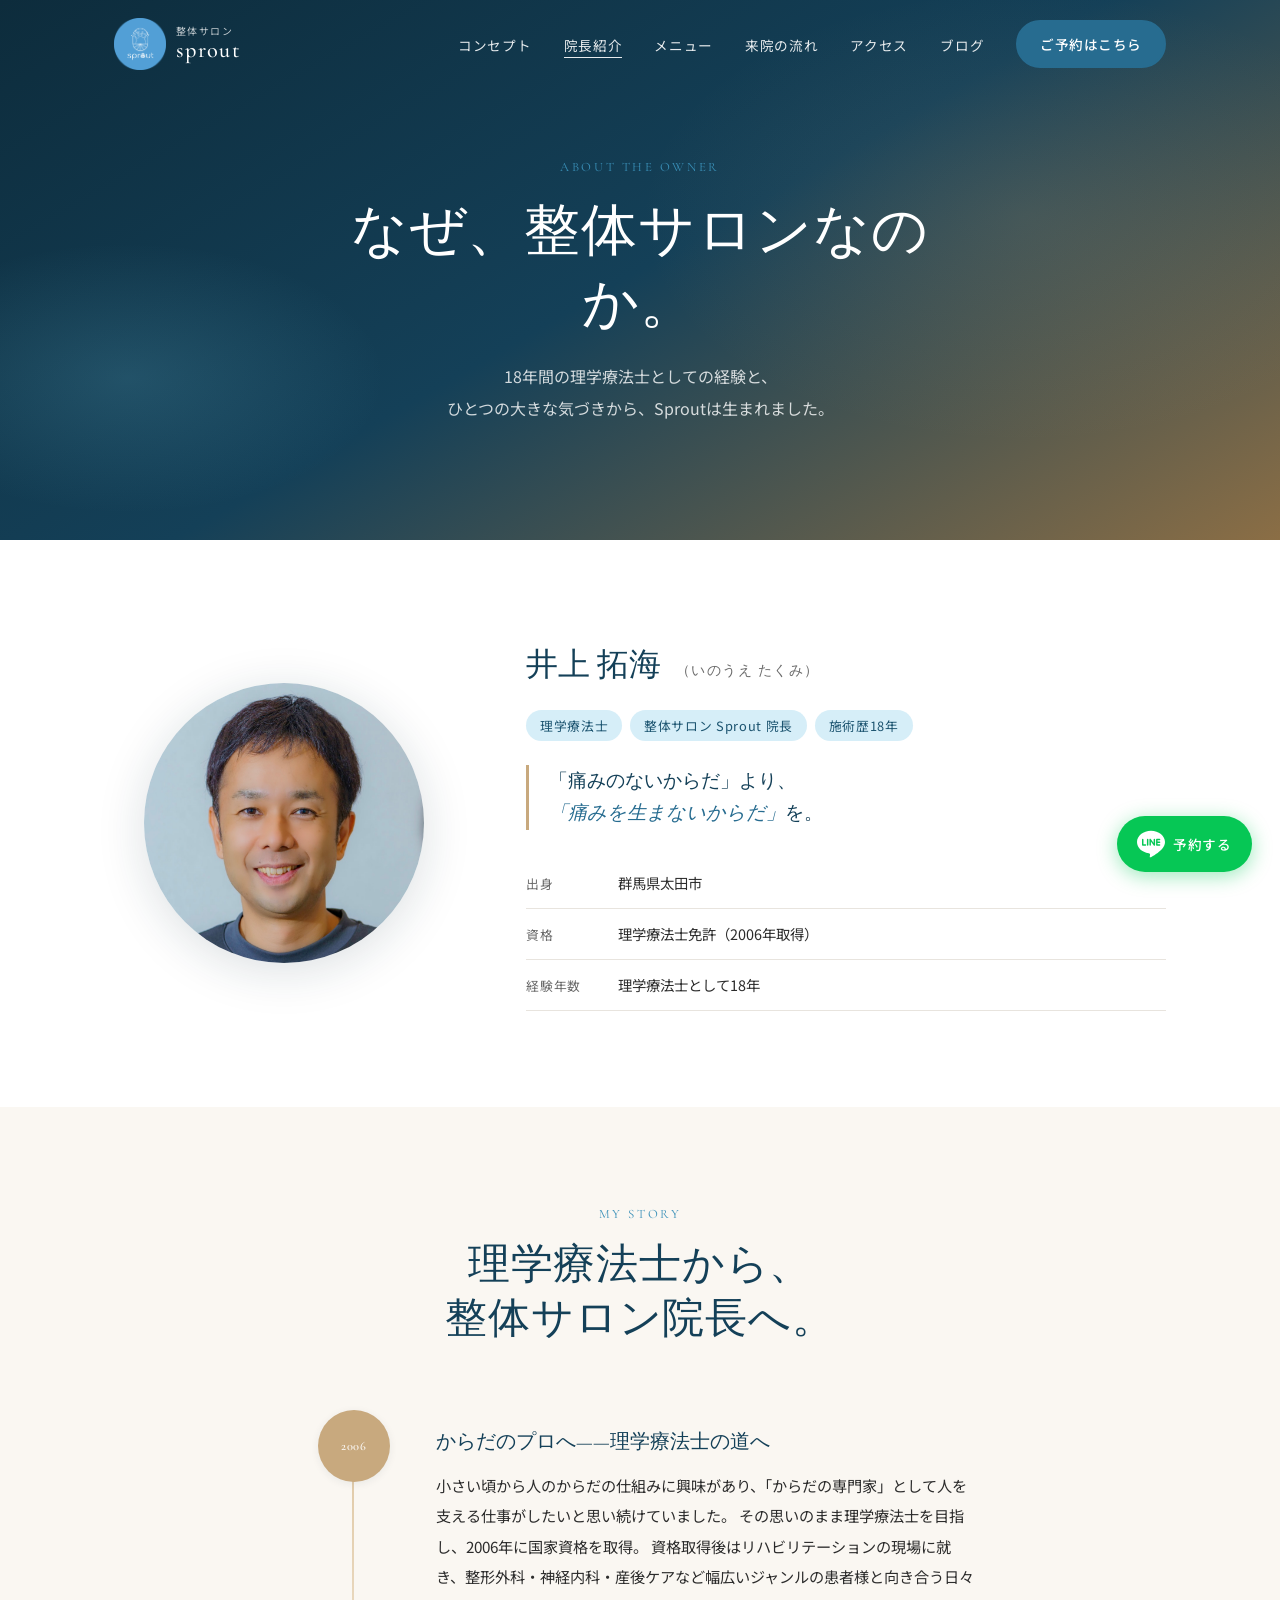
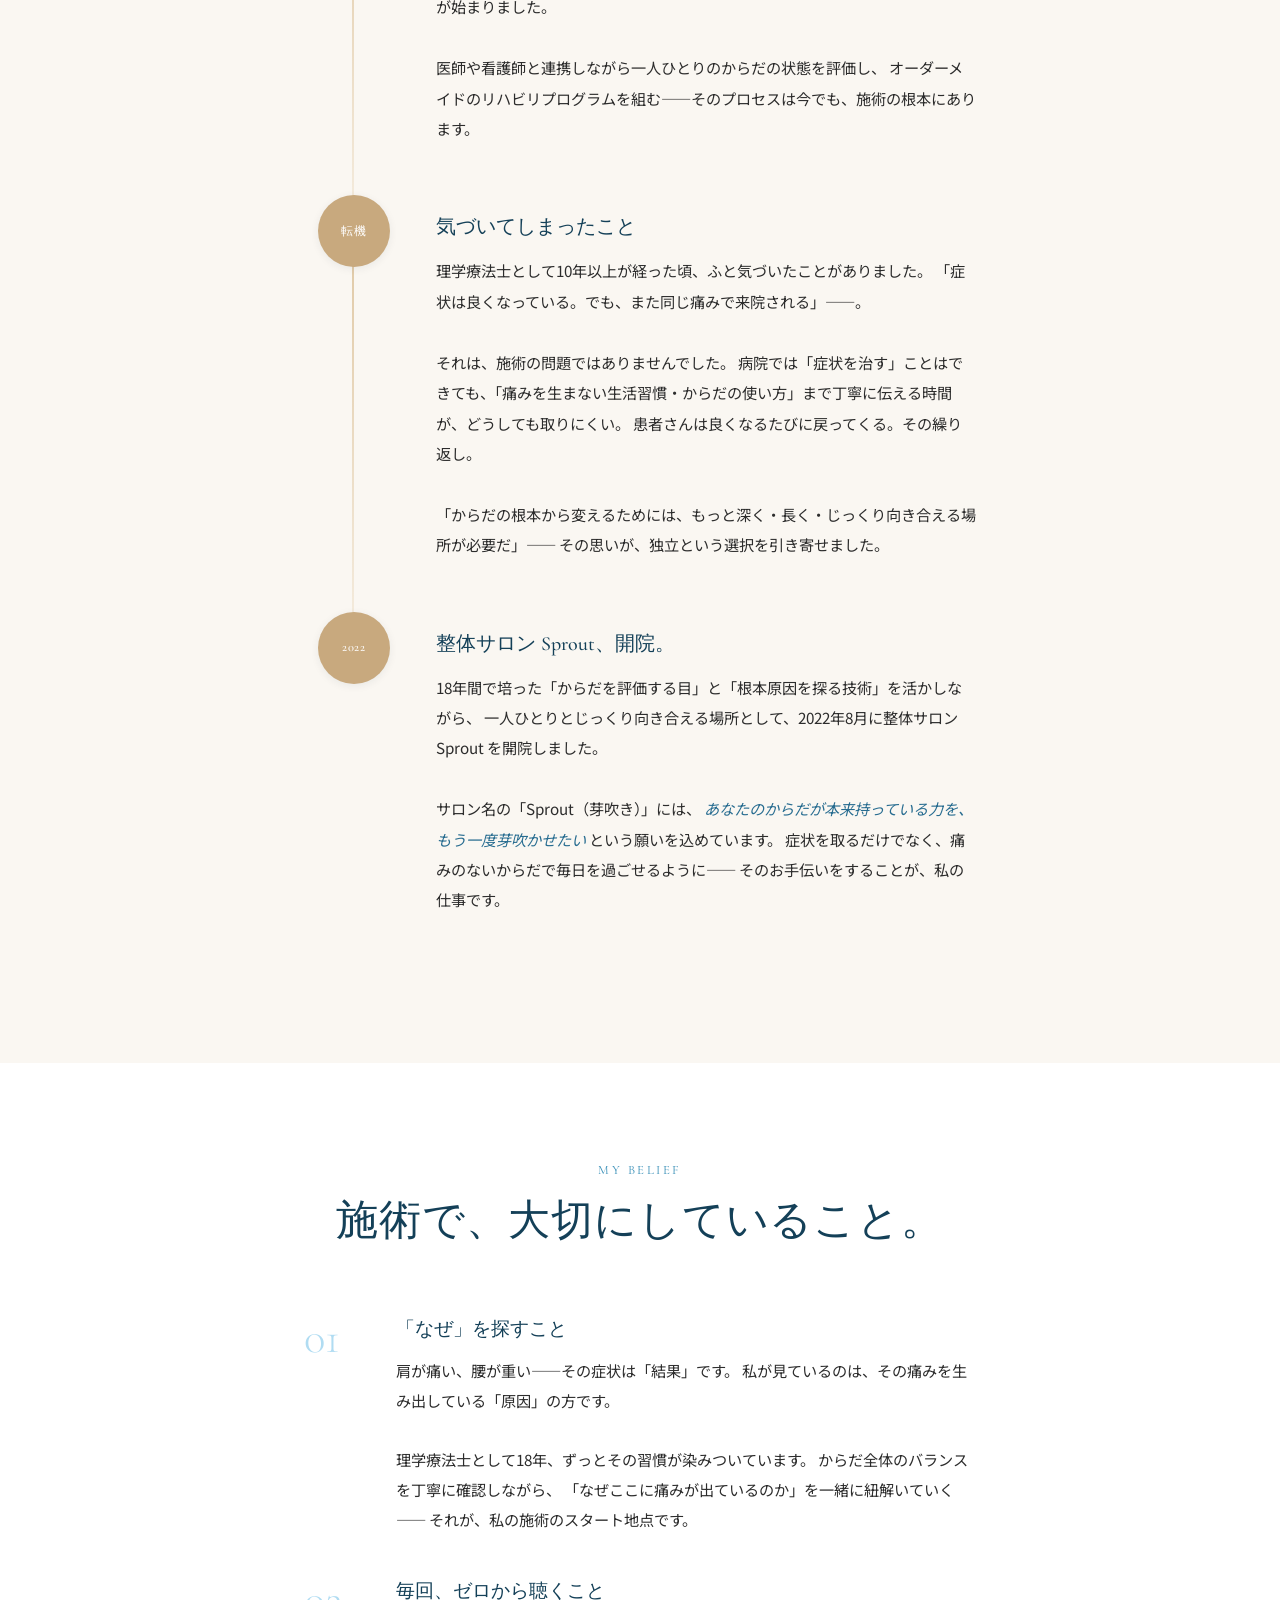
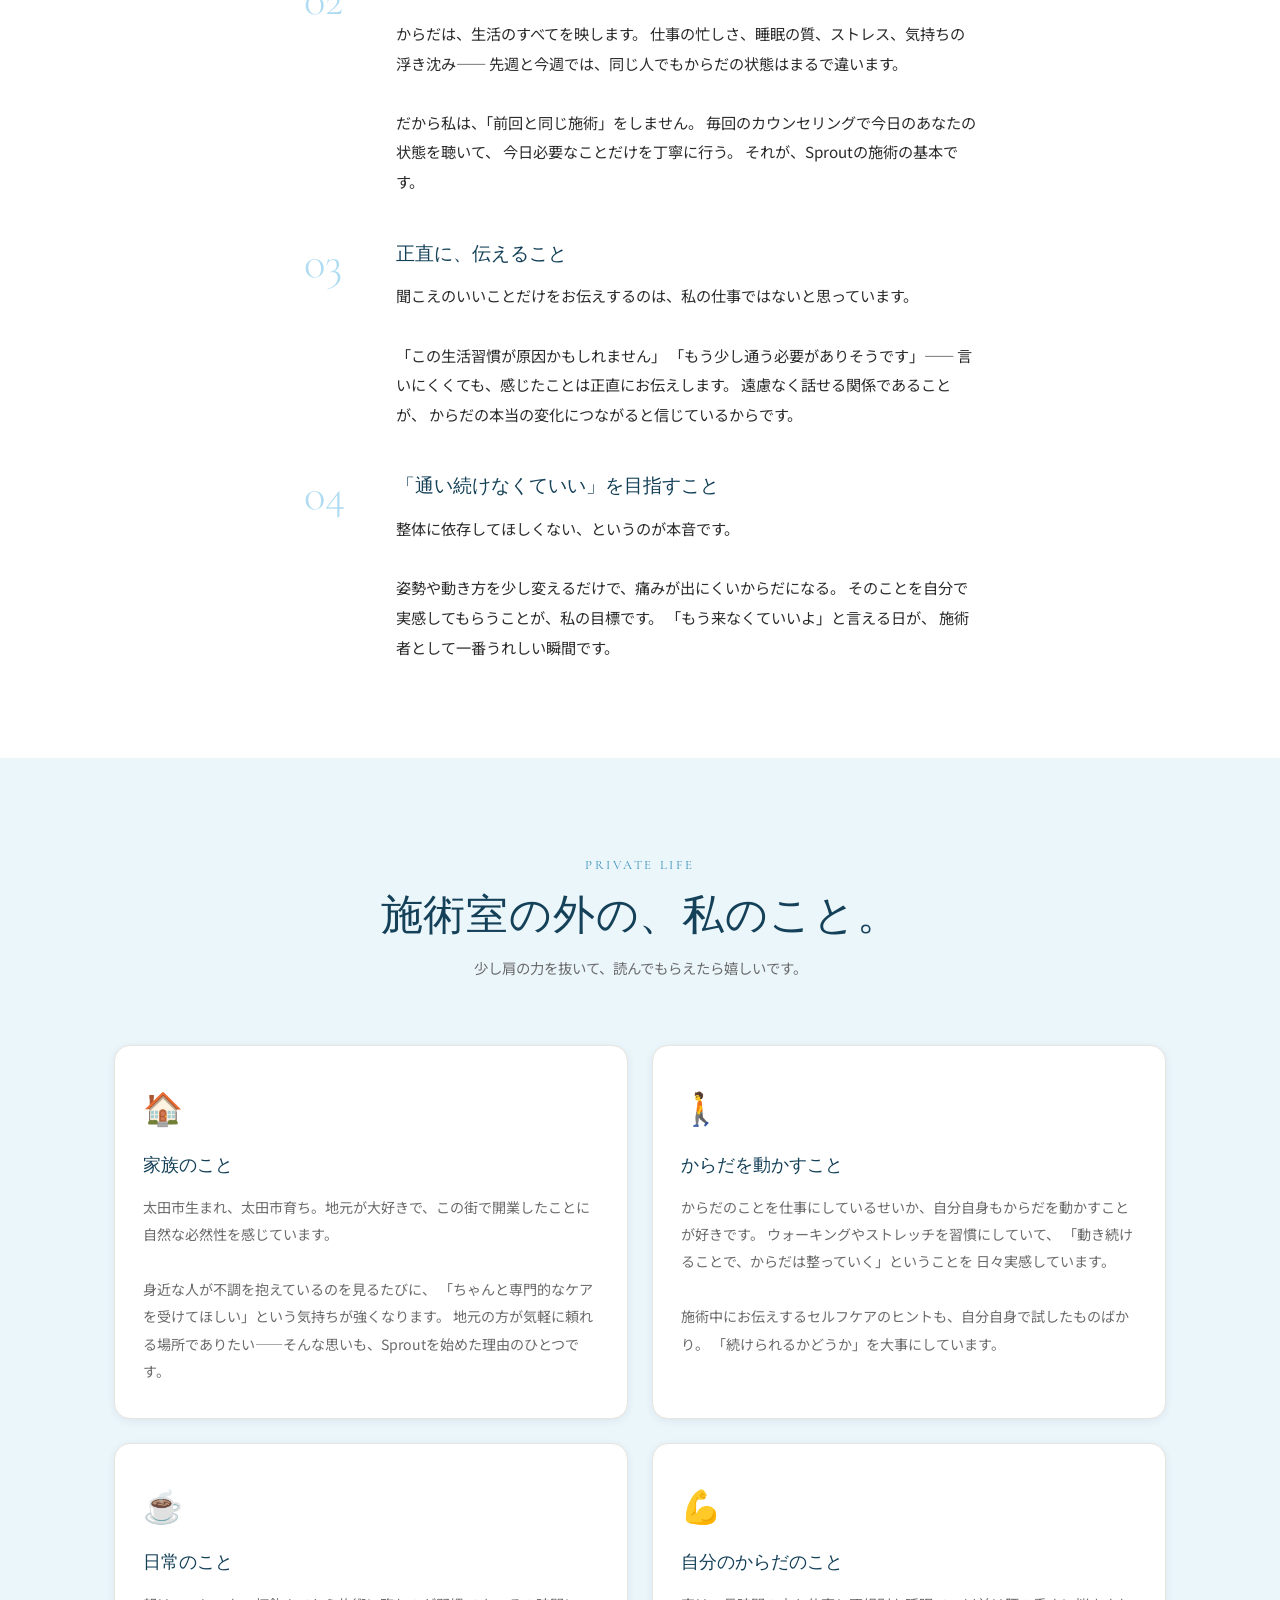
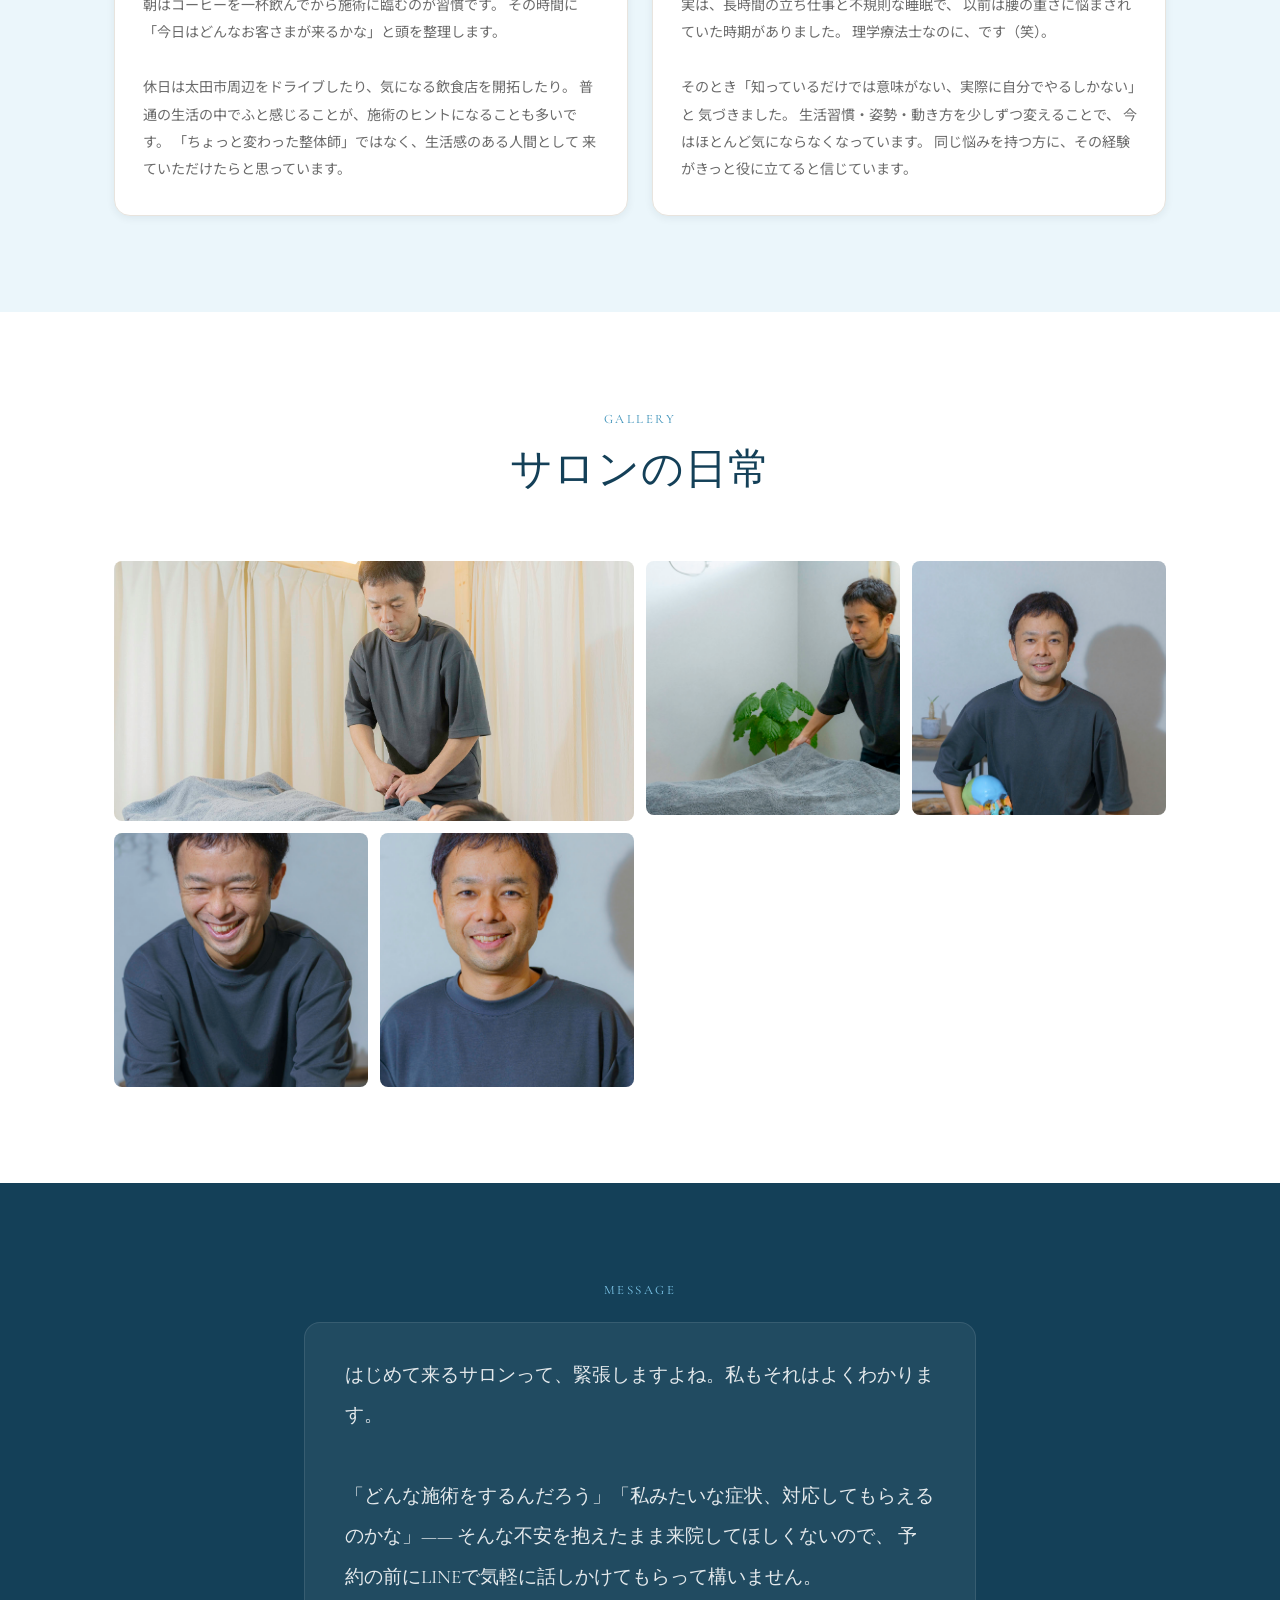
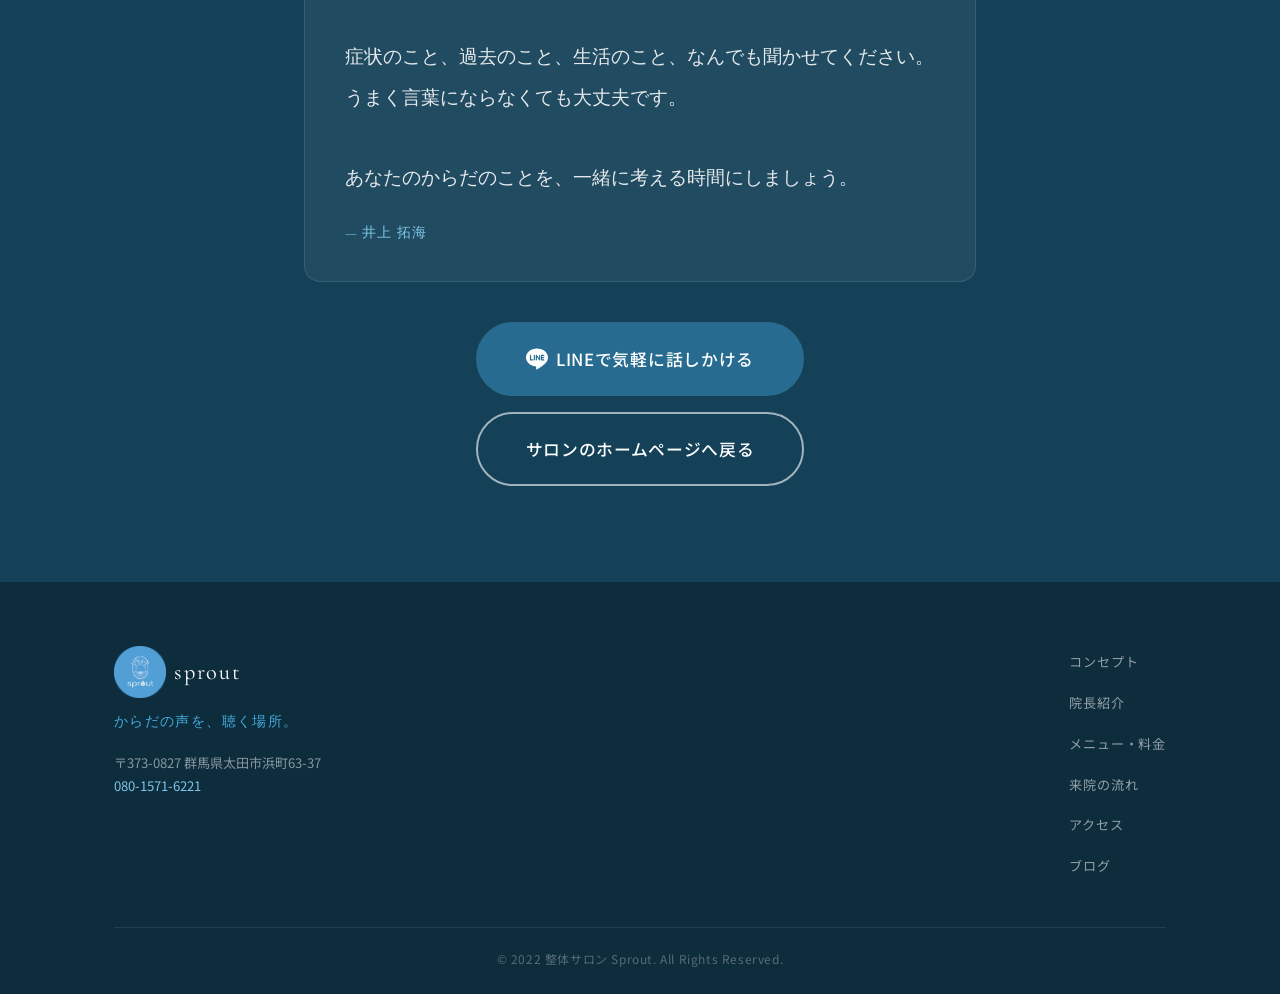
==== commit 68e41220: "Googleアナリティクス（G-YCEWCBF01L）を追加、院長紹介ページを手直し" ====
--- a/about/index.html
+++ b/about/index.html
@@ -11,7 +11,7 @@
   <!-- OGP -->
   <meta property="og:type" content="profile">
   <meta property="og:title" content="院長紹介 | 整体サロン Sprout">
-  <meta property="og:description" content="元理学療法士として15年のキャリアを経て開院。整体サロンSprout院長の想いとストーリー。">
+  <meta property="og:description" content="理学療法士として18年のキャリアを経て開院。整体サロンSprout院長の想いとストーリー。">
   <meta property="og:url" content="https://seitai-sprout.com/about/">
   <meta property="og:image" content="https://seitai-sprout.com/images/ogp-about.jpg">
   <meta property="og:site_name" content="整体サロン Sprout">
@@ -39,6 +39,15 @@
     },
     "description": "1978年生まれ。2006年に理学療法士免許を取得後、18年にわたり医療・リハビリの現場で経験を積む。からだの根本から整えることを信念とし、整体サロンSproutを開院。"
   }
+  </script>
+
+  <!-- Google Analytics -->
+  <script async src="https://www.googletagmanager.com/gtag/js?id=G-YCEWCBF01L"></script>
+  <script>
+    window.dataLayer = window.dataLayer || [];
+    function gtag(){dataLayer.push(arguments);}
+    gtag('js', new Date());
+    gtag('config', 'G-YCEWCBF01L');
   </script>
 
   <!-- Fonts & CSS（トップページと共通） -->
@@ -223,10 +232,11 @@
               <h3 class="belief-item__title">「なぜ」を探すこと</h3>
               <p class="belief-item__text">
                 肩が痛い、腰が重い——その症状は「結果」です。
-                私が見ているのは、その痛みを生み出している「原因」です。
-                理学療法士として培った評価技術で、からだ全体のバランスを確認しながら、
-                本当の原因を一緒に探していきます。
-                <!-- ↑ 院長自身の言葉に書き換えてください -->
+                私が見ているのは、その痛みを生み出している「原因」の方です。<br><br>
+                理学療法士として18年、ずっとその習慣が染みついています。
+                からだ全体のバランスを丁寧に確認しながら、
+                「なぜここに痛みが出ているのか」を一緒に紐解いていく——
+                それが、私の施術のスタート地点です。
               </p>
             </div>
           </div>
@@ -235,24 +245,40 @@
             <div class="belief-item__body">
               <h3 class="belief-item__title">毎回、ゼロから聴くこと</h3>
               <p class="belief-item__text">
-                先週と今週では、からだの状態は違います。
-                仕事の忙しさ、睡眠、ストレス——生活のすべてがからだに影響します。
-                だから私は、毎回のカウンセリングを大切にしています。
-                「同じ施術をする」のではなく、「今日のあなたに必要なこと」をします。
-                <!-- ↑ 院長自身の言葉に書き換えてください -->
+                からだは、生活のすべてを映します。
+                仕事の忙しさ、睡眠の質、ストレス、気持ちの浮き沈み——
+                先週と今週では、同じ人でもからだの状態はまるで違います。<br><br>
+                だから私は、「前回と同じ施術」をしません。
+                毎回のカウンセリングで今日のあなたの状態を聴いて、
+                今日必要なことだけを丁寧に行う。
+                それが、Sproutの施術の基本です。
               </p>
             </div>
           </div>
           <div class="belief-item reveal">
             <div class="belief-item__num">03</div>
             <div class="belief-item__body">
+              <h3 class="belief-item__title">正直に、伝えること</h3>
+              <p class="belief-item__text">
+                聞こえのいいことだけをお伝えするのは、私の仕事ではないと思っています。<br><br>
+                「この生活習慣が原因かもしれません」
+                「もう少し通う必要がありそうです」——
+                言いにくくても、感じたことは正直にお伝えします。
+                遠慮なく話せる関係であることが、
+                からだの本当の変化につながると信じているからです。
+              </p>
+            </div>
+          </div>
+          <div class="belief-item reveal">
+            <div class="belief-item__num">04</div>
+            <div class="belief-item__body">
               <h3 class="belief-item__title">「通い続けなくていい」を目指すこと</h3>
               <p class="belief-item__text">
-                整体に依存してほしくない、というのが本音です。
-                自分でからだをコントロールできるようになること——
-                日常の姿勢や動きを少し変えるだけで、痛みが出なくなる。
-                その状態を一緒に目指すことが、私の目標です。
-                <!-- ↑ 院長自身の言葉に書き換えてください -->
+                整体に依存してほしくない、というのが本音です。<br><br>
+                姿勢や動き方を少し変えるだけで、痛みが出にくいからだになる。
+                そのことを自分で実感してもらうことが、私の目標です。
+                「もう来なくていいよ」と言える日が、
+                施術者として一番うれしい瞬間です。
               </p>
             </div>
           </div>
@@ -373,11 +399,11 @@
           <blockquote class="about-cta__quote">
             はじめて来るサロンって、緊張しますよね。私もそれはよくわかります。<br><br>
             「どんな施術をするんだろう」「私みたいな症状、対応してもらえるのかな」——
-            そんな不安を感じたまま来院してほしくないので、予約の前にLINEで
-            気軽に話しかけてもらって構いません。<br><br>
-            症状のこと、過去の経緯、生活のこと、なんでも聞かせてください。
-            理学療法士として18年、ずっとからだのことだけを考えてきました。
-            あなたのからだが少しでも楽になるお手伝いができたら、それが私の一番の喜びです。
+            そんな不安を抱えたまま来院してほしくないので、
+            予約の前にLINEで気軽に話しかけてもらって構いません。<br><br>
+            症状のこと、過去のこと、生活のこと、なんでも聞かせてください。
+            うまく言葉にならなくても大丈夫です。<br><br>
+            あなたのからだのことを、一緒に考える時間にしましょう。
             <footer>— 井上 拓海</footer>
           </blockquote>
           <div class="about-cta__actions">
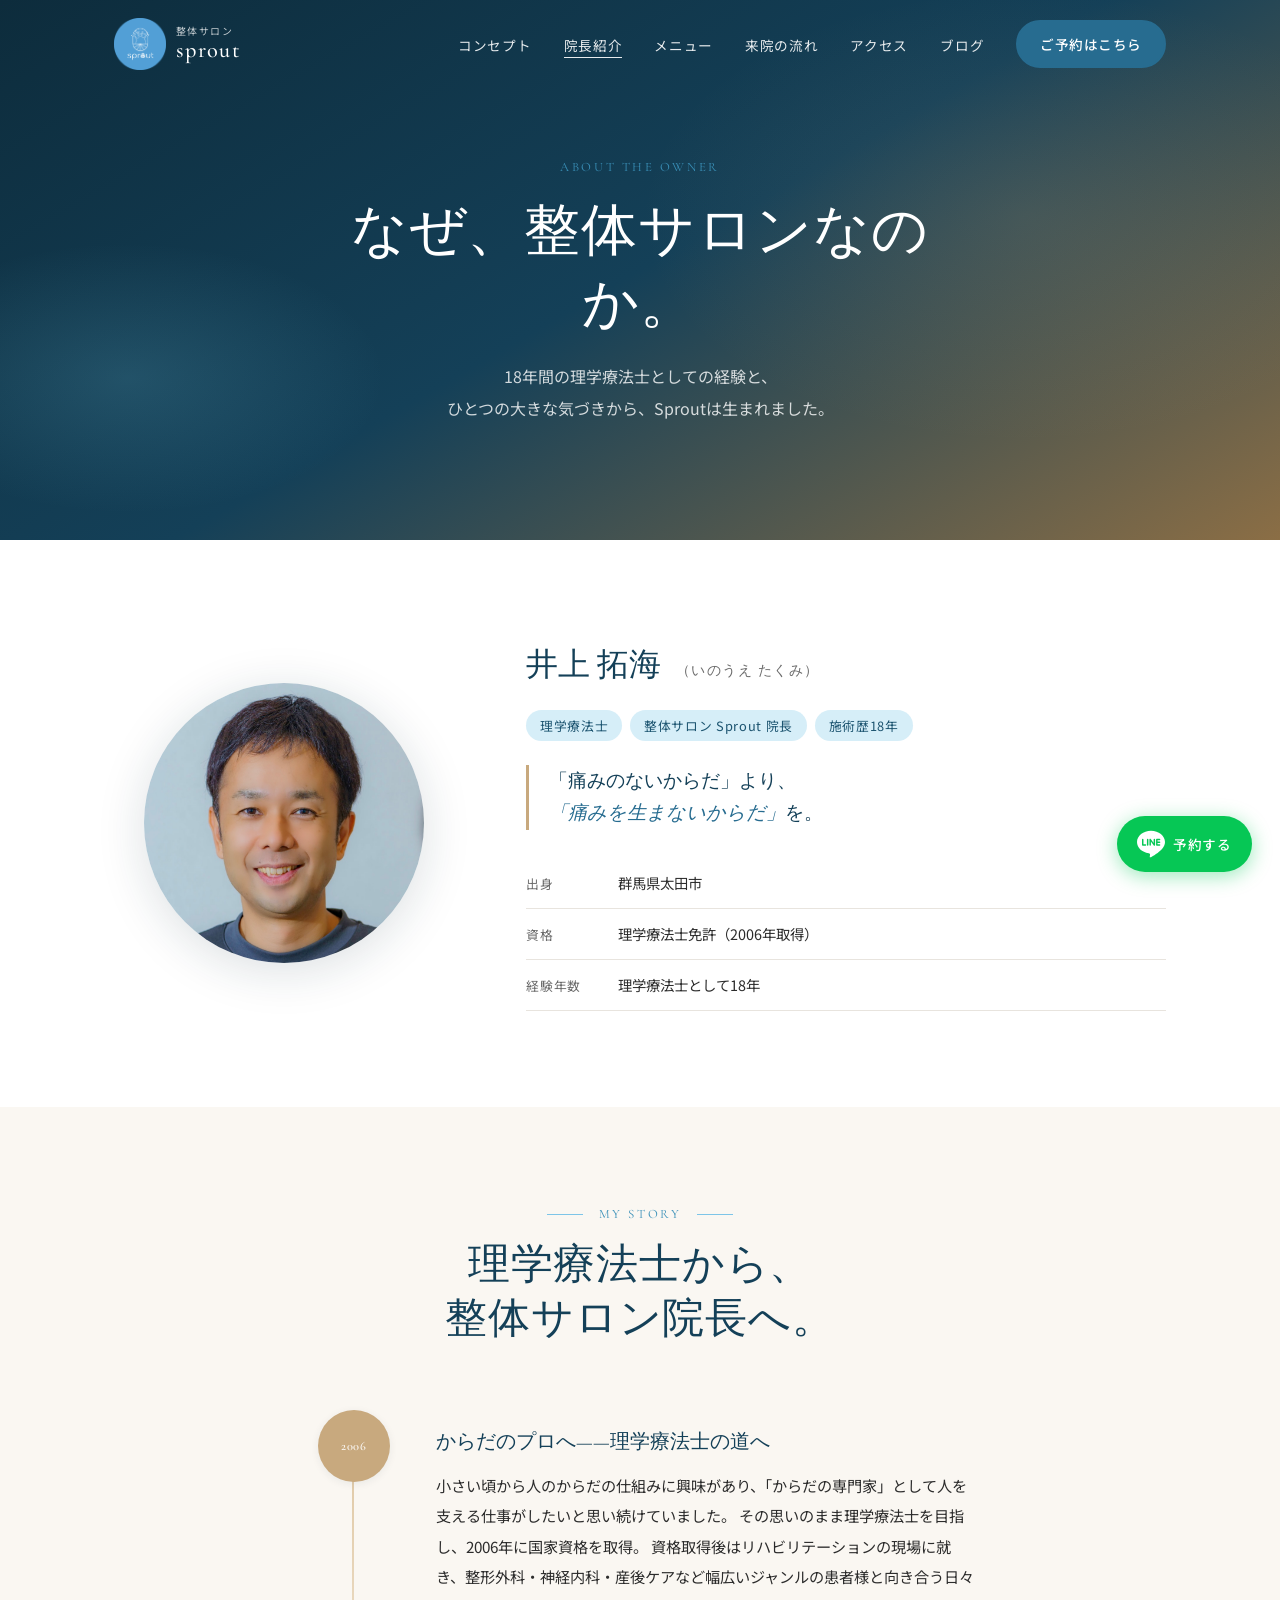
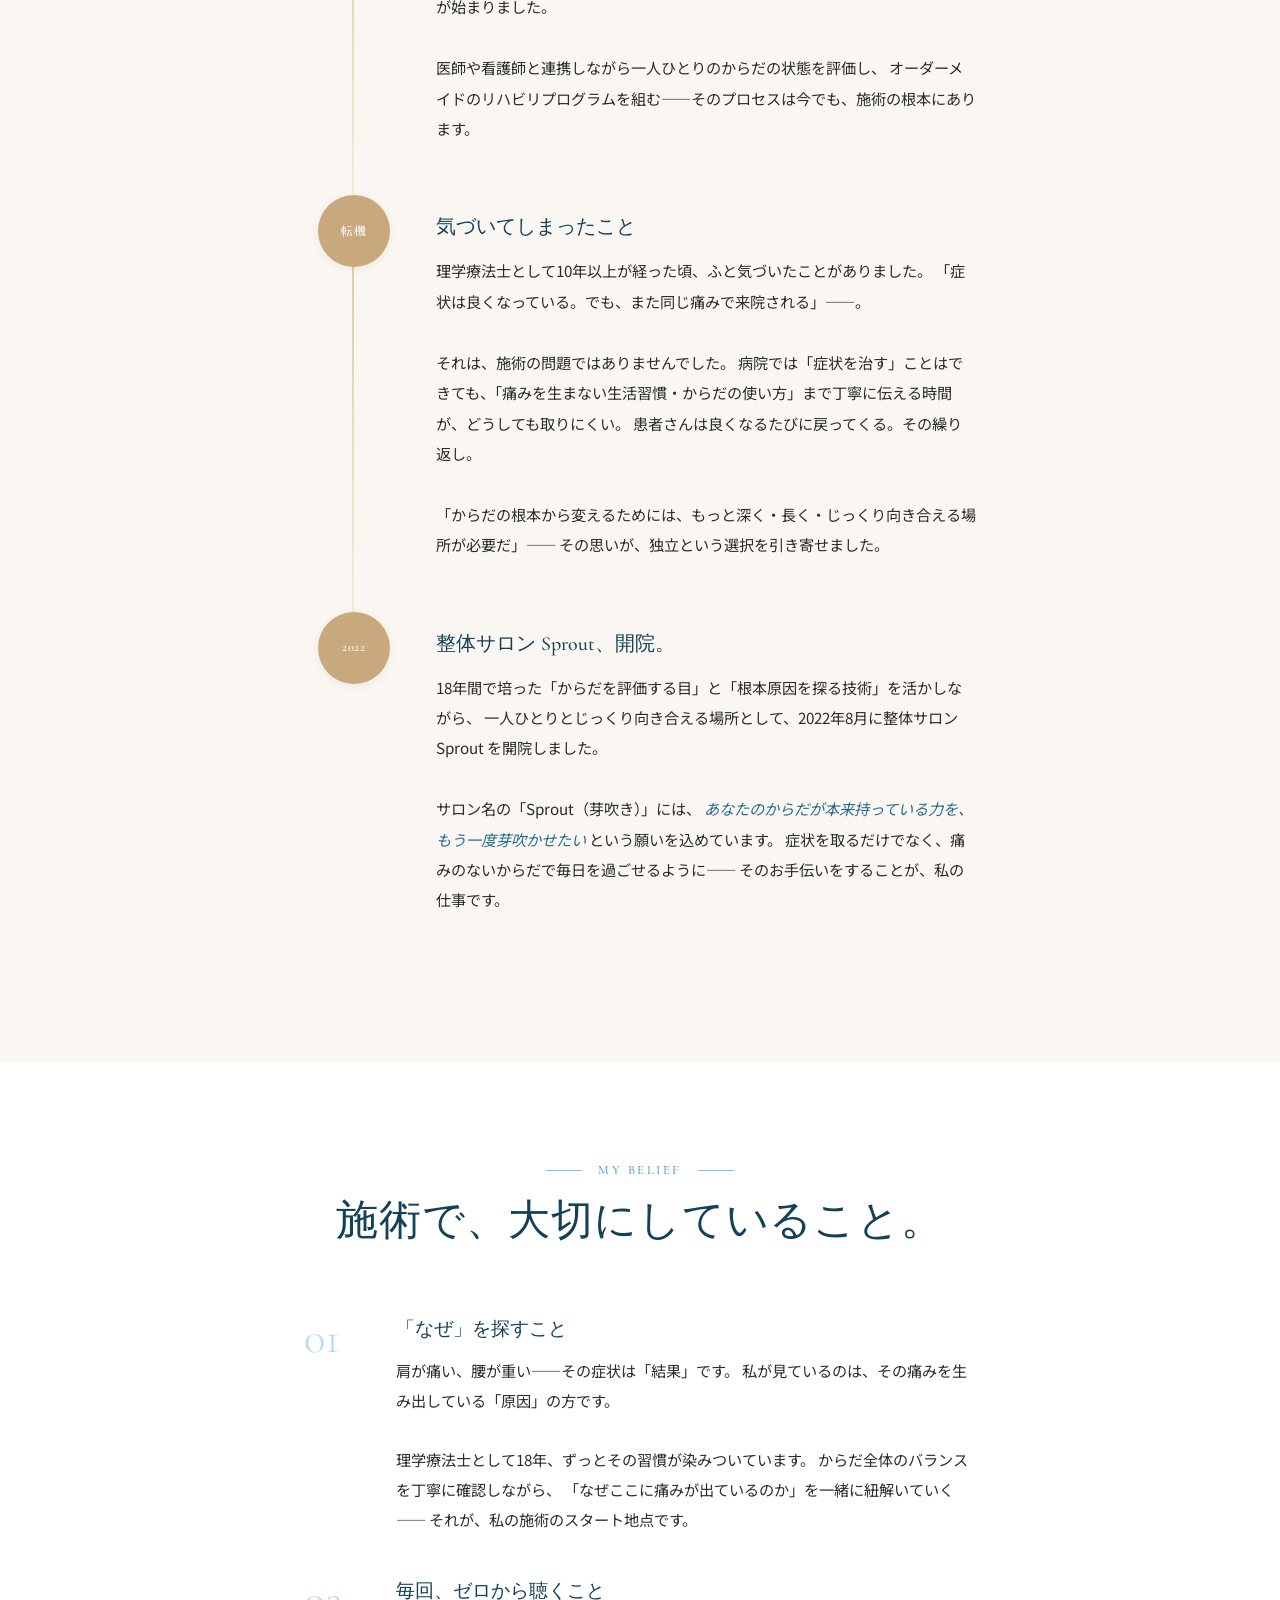
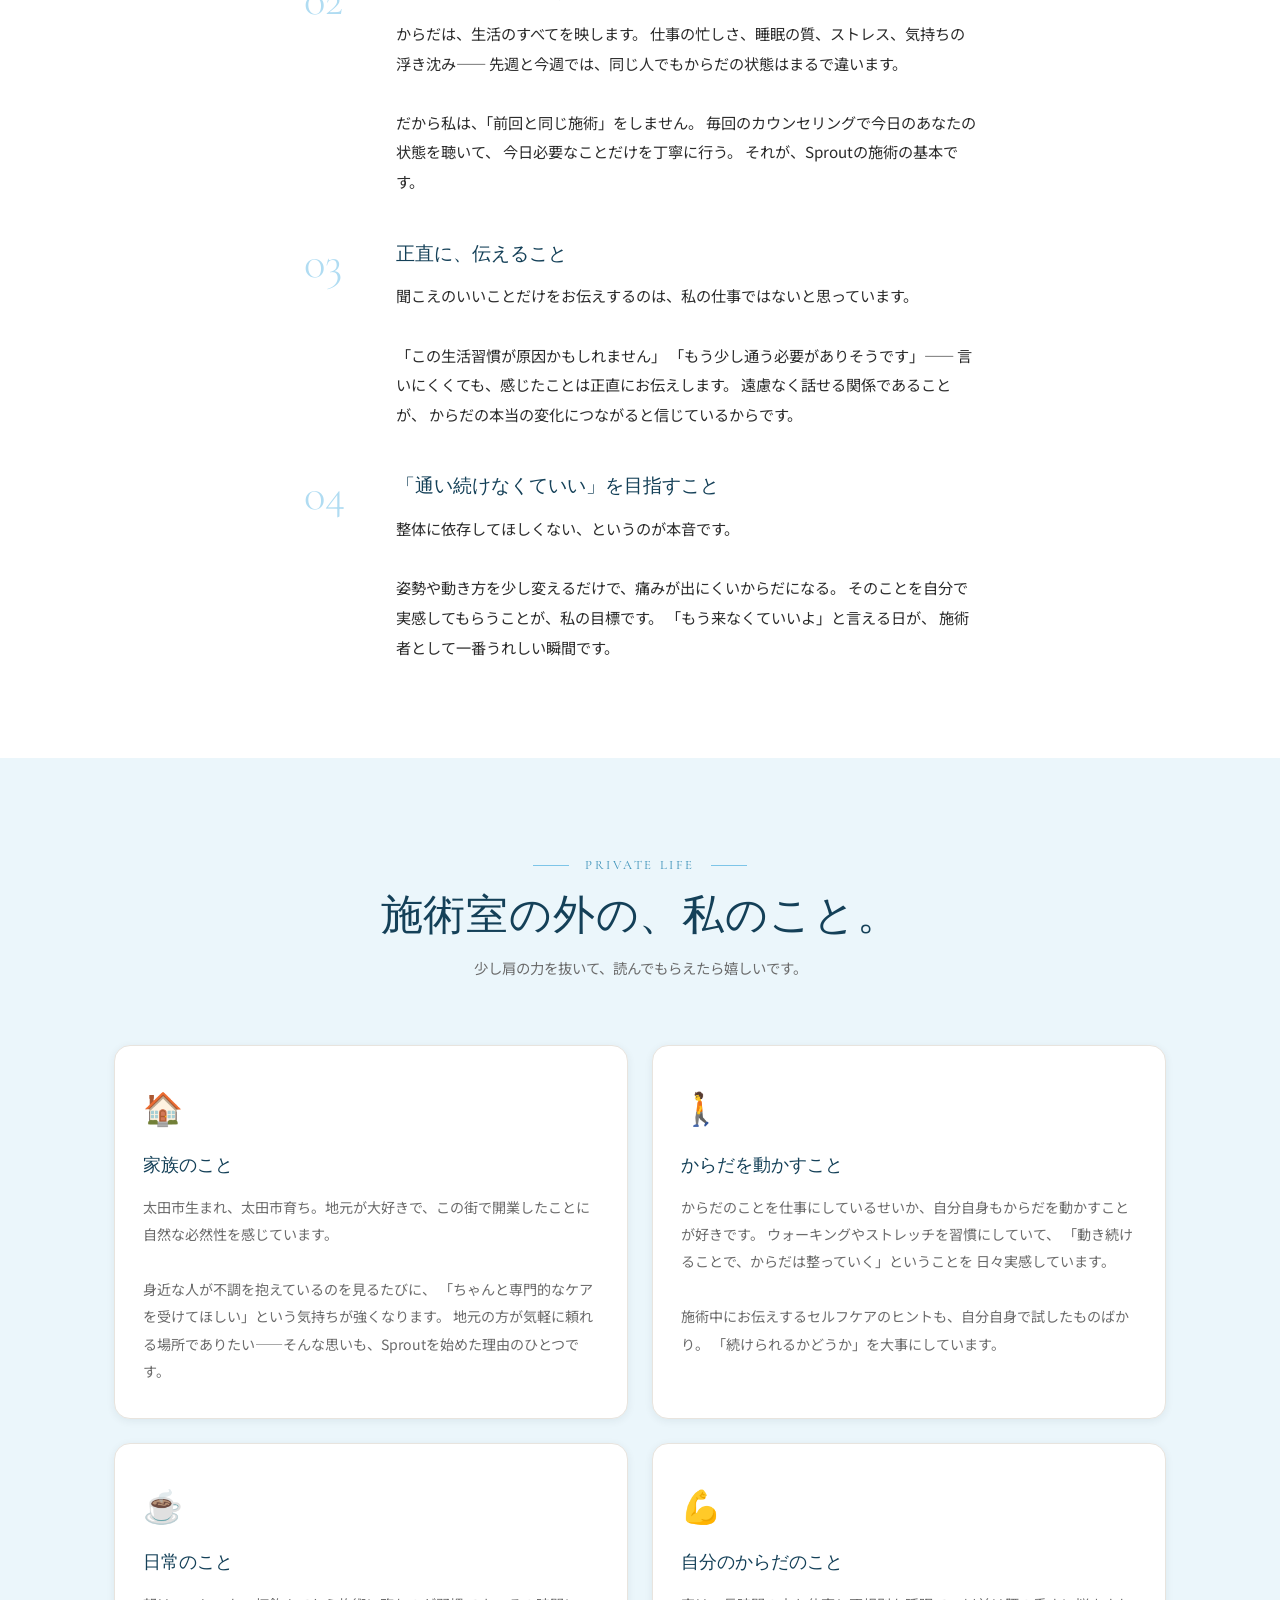
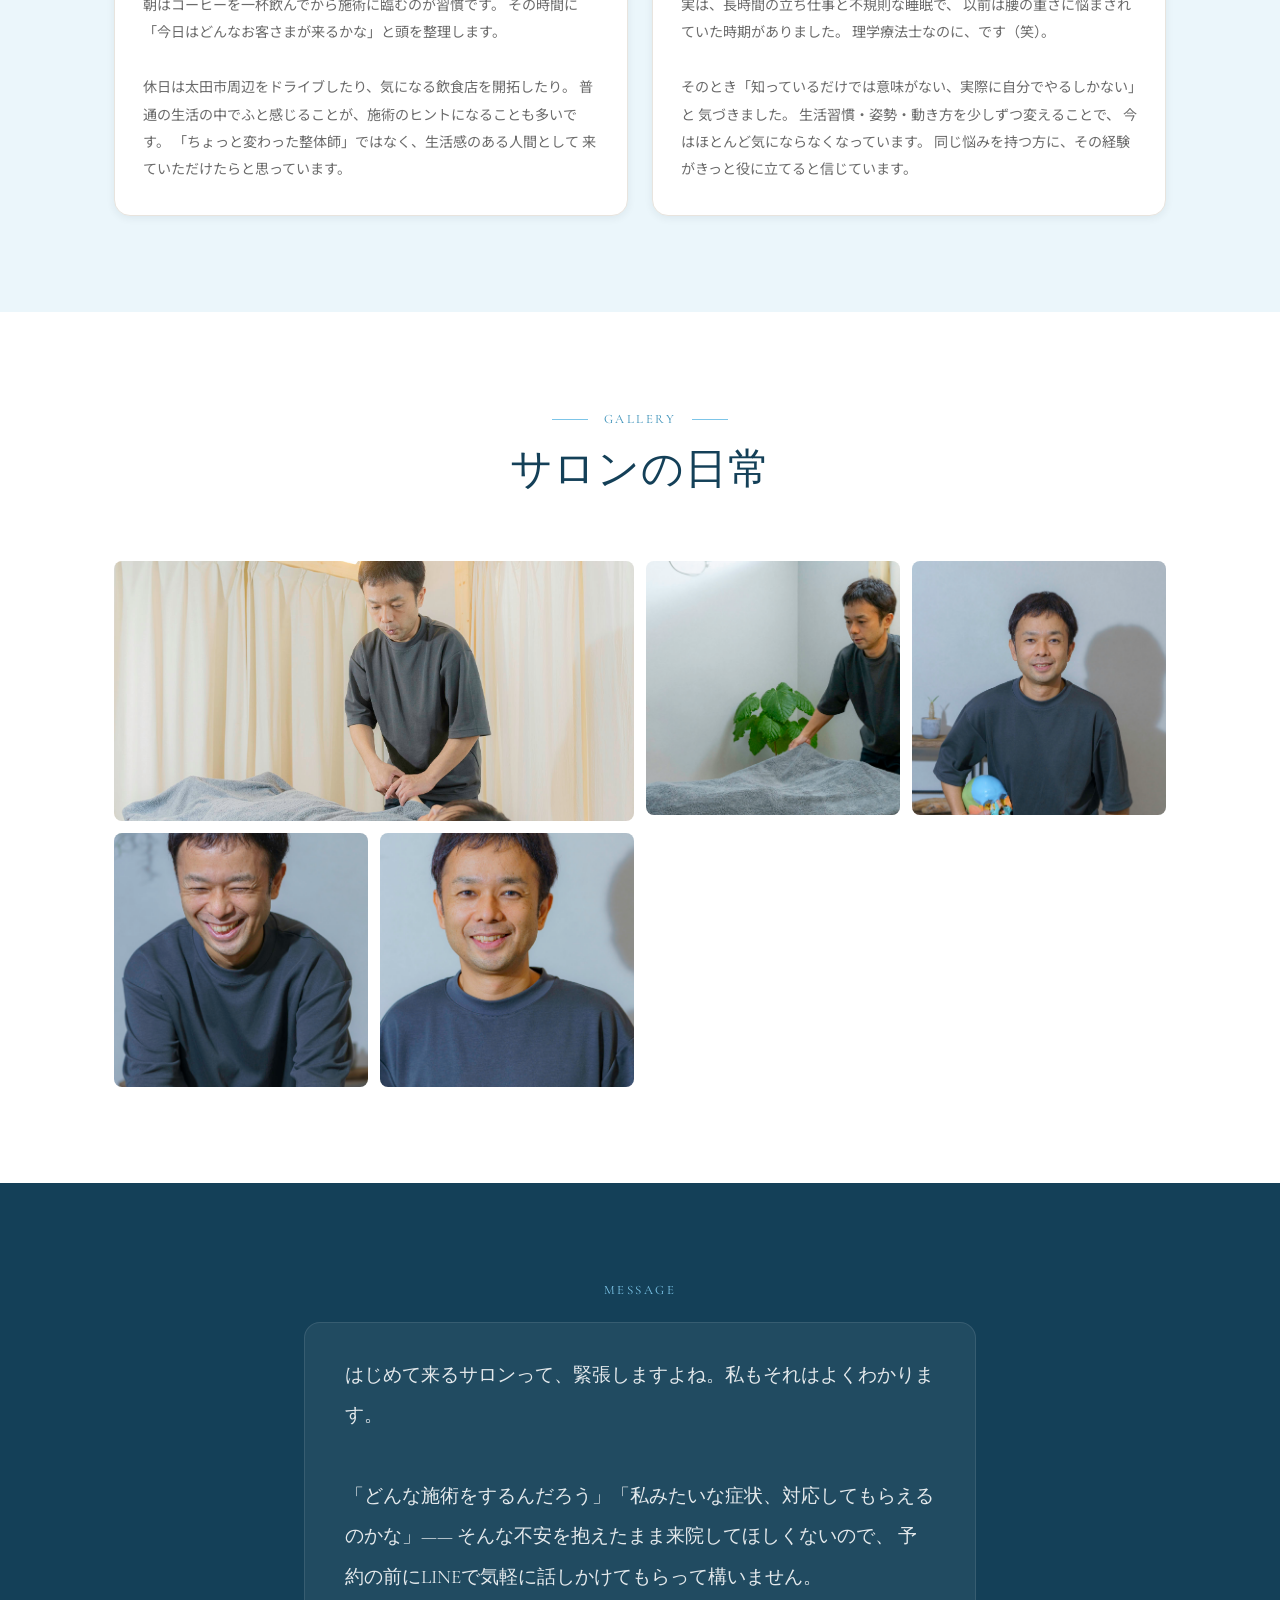
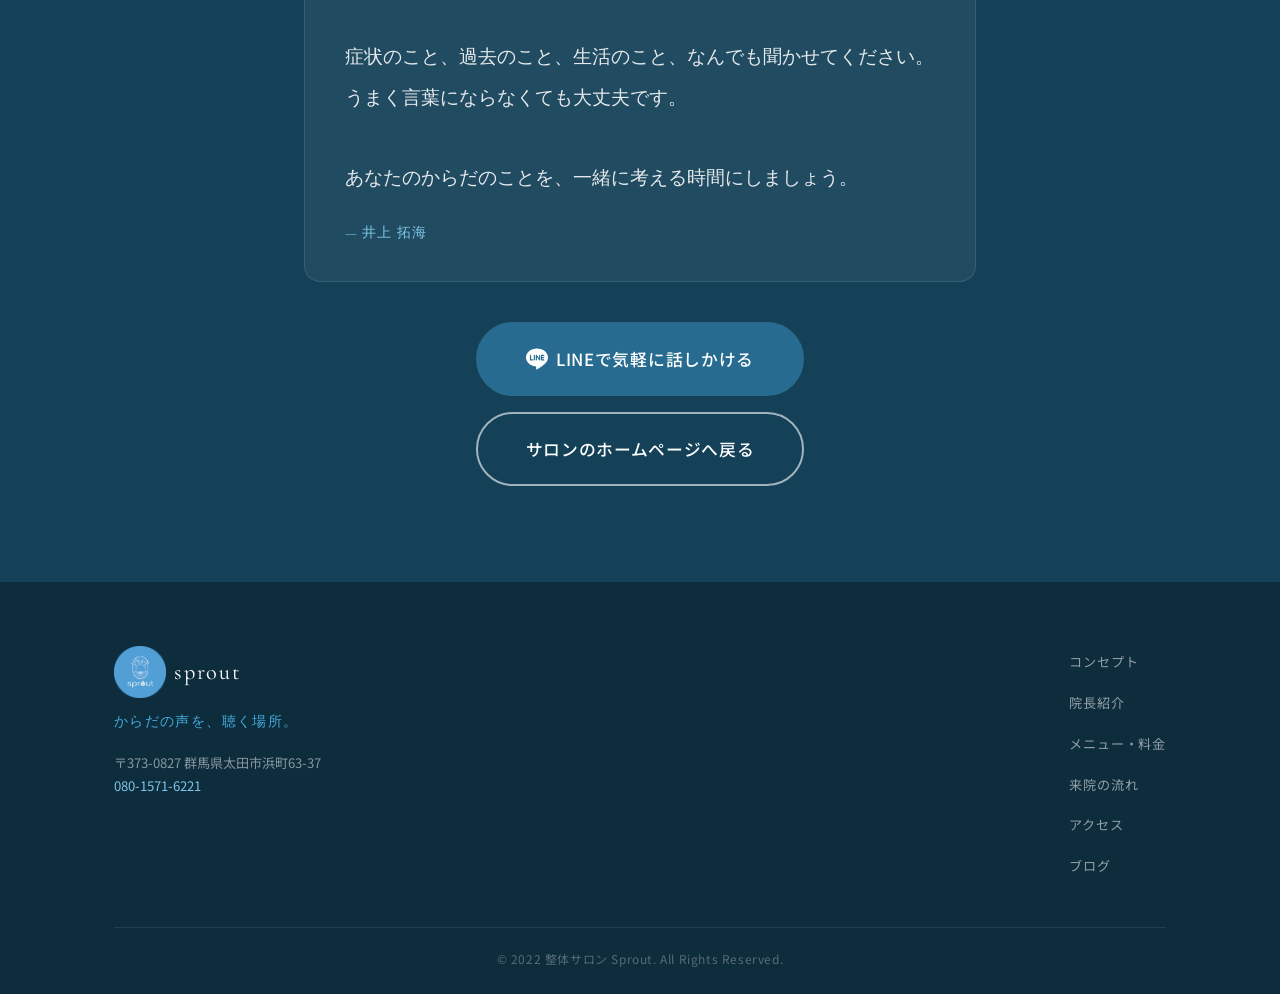
==== commit 980de24f: "デザイン・SEO強化リニューアル: ギャラリー/FAQセクション追加、構造化データ拡充、sitemap/robots新設 Co-Authored-By: Claude Fable 5 <noreply" ====
--- a/about/index.html
+++ b/about/index.html
@@ -13,10 +13,16 @@
   <meta property="og:title" content="院長紹介 | 整体サロン Sprout">
   <meta property="og:description" content="理学療法士として18年のキャリアを経て開院。整体サロンSprout院長の想いとストーリー。">
   <meta property="og:url" content="https://seitai-sprout.com/about/">
-  <meta property="og:image" content="https://seitai-sprout.com/images/ogp-about.jpg">
+  <meta property="og:image" content="https://seitai-sprout.com/images/ogp.jpg">
+  <meta property="og:image:width" content="1200">
+  <meta property="og:image:height" content="630">
   <meta property="og:site_name" content="整体サロン Sprout">
   <meta property="og:locale" content="ja_JP">
   <meta name="twitter:card" content="summary_large_image">
+
+  <!-- Favicon -->
+  <link rel="icon" type="image/png" href="../images/logo.png">
+  <link rel="apple-touch-icon" href="../images/logo.png">
 
   <!-- Schema.org: Person -->
   <script type="application/ld+json">
@@ -37,7 +43,30 @@
       "name": "理学療法士免許",
       "dateCreated": "2006"
     },
+    "image": "https://seitai-sprout.com/images/owner_headshot2.jpg",
     "description": "1978年生まれ。2006年に理学療法士免許を取得後、18年にわたり医療・リハビリの現場で経験を積む。からだの根本から整えることを信念とし、整体サロンSproutを開院。"
+  }
+  </script>
+
+  <!-- Schema.org: パンくずリスト -->
+  <script type="application/ld+json">
+  {
+    "@context": "https://schema.org",
+    "@type": "BreadcrumbList",
+    "itemListElement": [
+      {
+        "@type": "ListItem",
+        "position": 1,
+        "name": "ホーム",
+        "item": "https://seitai-sprout.com/"
+      },
+      {
+        "@type": "ListItem",
+        "position": 2,
+        "name": "院長紹介",
+        "item": "https://seitai-sprout.com/about/"
+      }
+    ]
   }
   </script>
 
@@ -55,8 +84,8 @@
   <link rel="preconnect" href="https://fonts.gstatic.com" crossorigin>
   <link href="https://fonts.googleapis.com/css2?family=Cormorant+Garamond:ital,wght@0,300;0,400;0,500;0,600;1,300;1,400&family=Noto+Sans+JP:wght@300;400;500&display=swap" rel="stylesheet">
 
-  <link rel="stylesheet" href="../css/style.css?v=3">
-  <link rel="stylesheet" href="../css/about.css?v=4">
+  <link rel="stylesheet" href="../css/style.css?v=6">
+  <link rel="stylesheet" href="../css/about.css?v=6">
 </head>
 <body>
 
--- a/css/style.css
+++ b/css/style.css
@@ -126,6 +126,26 @@
 .section-head {
   text-align: center;
   margin-bottom: 64px;
+}
+
+/* セクションラベルの飾り線（中央揃えの見出しのみ） */
+.section-head .section-label {
+  display: flex;
+  align-items: center;
+  justify-content: center;
+  gap: 16px;
+}
+
+.section-head .section-label::before,
+.section-head .section-label::after {
+  content: '';
+  width: 36px;
+  height: 1px;
+  background: var(--c-sage-300);
+}
+
+.section-title {
+  text-wrap: balance;
 }
 
 /* ============================================================
@@ -408,6 +428,9 @@
 .hero__bg {
   position: absolute;
   inset: 0;
+  /* ゆっくりとズームアウトする動きで上質な第一印象に */
+  animation: heroZoom 16s ease-out forwards;
+  will-change: transform;
   /* 実際の施術・サロン写真を設定してください */
   /* background-image: url('../images/hero.jpg'); */
   background-size: cover;
@@ -508,38 +531,83 @@
   50%       { transform: translateX(-50%) translateY(6px); }
 }
 
+@keyframes heroZoom {
+  from { transform: scale(1.08); }
+  to   { transform: scale(1); }
+}
+
+/* ヒーローラベルの飾り線 */
+.hero__label::before {
+  content: '';
+  display: inline-block;
+  width: 44px;
+  height: 1px;
+  background: var(--c-sage-300);
+  margin-right: 14px;
+  vertical-align: middle;
+}
+
 /* ============================================================
    9. Worries（お悩み）
    ============================================================ */
 .worries__list {
   display: grid;
-  grid-template-columns: repeat(3, 1fr);
+  grid-template-columns: repeat(2, 1fr);
+  gap: 14px;
+  margin-bottom: 56px;
+}
+
+.worries__item {
+  display: flex;
+  flex-direction: row;
+  align-items: center;
   gap: 20px;
-  margin-bottom: 56px;
-}
-
-.worries__item {
-  display: flex;
-  flex-direction: column;
-  align-items: center;
-  text-align: center;
-  gap: 12px;
-  padding: 28px 20px;
-  background: var(--c-beige-50);
+  padding: 22px 24px;
+  background: var(--c-white);
   border-radius: var(--radius-lg);
   border: 1px solid var(--c-border);
-  font-size: 0.9rem;
-  line-height: 1.6;
-  transition: transform var(--transition), box-shadow var(--transition);
+  font-size: 0.92rem;
+  line-height: 1.7;
+  color: var(--c-text);
+  box-shadow: var(--shadow-sm);
+  transition: transform var(--transition), box-shadow var(--transition), border-color var(--transition);
 }
 
 .worries__item:hover {
-  transform: translateY(-4px);
+  transform: translateY(-3px);
   box-shadow: var(--shadow-md);
-}
-
-.worries__icon {
-  font-size: 2rem;
+  border-color: var(--c-beige-300);
+}
+
+.worries__item strong {
+  font-weight: 600;
+  color: var(--c-sage-800);
+}
+
+.worries__icon-wrap {
+  width: 54px;
+  height: 54px;
+  min-width: 54px;
+  border-radius: 50%;
+  background: linear-gradient(145deg, var(--c-beige-100) 0%, var(--c-sage-50) 100%);
+  border: 1px solid var(--c-beige-200);
+  display: flex;
+  align-items: center;
+  justify-content: center;
+}
+
+.worries__icon-wrap svg {
+  width: 24px;
+  height: 24px;
+  stroke: var(--c-sage-600);
+  fill: none;
+  stroke-width: 1.5;
+  stroke-linecap: round;
+  stroke-linejoin: round;
+}
+
+.worries__text {
+  flex: 1;
 }
 
 .worries__answer {
@@ -709,6 +777,8 @@
 }
 
 .why__card {
+  position: relative;
+  overflow: hidden;
   background: var(--c-white);
   border-radius: var(--radius-lg);
   padding: 36px 32px;
@@ -717,9 +787,27 @@
   transition: transform var(--transition), box-shadow var(--transition);
 }
 
+/* ホバー時に上辺へアクセントラインが走る */
+.why__card::before {
+  content: '';
+  position: absolute;
+  top: 0;
+  left: 0;
+  right: 0;
+  height: 3px;
+  background: linear-gradient(to right, var(--c-sage-400), var(--c-sage-300));
+  transform: scaleX(0);
+  transform-origin: left;
+  transition: transform var(--transition);
+}
+
 .why__card:hover {
   transform: translateY(-6px);
   box-shadow: var(--shadow-lg);
+}
+
+.why__card:hover::before {
+  transform: scaleX(1);
 }
 
 .why__num {
@@ -1228,6 +1316,131 @@
 }
 
 /* ============================================================
+   17b. Space（プライベート空間ギャラリー）
+   ============================================================ */
+.space__grid {
+  display: grid;
+  grid-template-columns: 1.5fr 1fr;
+  grid-template-rows: repeat(2, 240px);
+  gap: 20px;
+}
+
+.space__item {
+  position: relative;
+  overflow: hidden;
+  border-radius: var(--radius-lg);
+  box-shadow: var(--shadow-sm);
+}
+
+.space__item--main {
+  grid-row: span 2;
+}
+
+.space__item img {
+  width: 100%;
+  height: 100%;
+  object-fit: cover;
+  transition: transform 0.8s cubic-bezier(0.4, 0, 0.2, 1);
+}
+
+.space__item:hover img {
+  transform: scale(1.05);
+}
+
+/* ============================================================
+   17c. FAQ（よくあるご質問）
+   ============================================================ */
+.faq__list {
+  display: flex;
+  flex-direction: column;
+  gap: 14px;
+}
+
+.faq__item {
+  background: var(--c-white);
+  border: 1px solid var(--c-border);
+  border-radius: var(--radius-lg);
+  box-shadow: var(--shadow-sm);
+  transition: box-shadow var(--transition);
+}
+
+.faq__item[open] {
+  box-shadow: var(--shadow-md);
+}
+
+.faq__q {
+  display: flex;
+  align-items: center;
+  justify-content: space-between;
+  gap: 16px;
+  padding: 20px 24px;
+  cursor: pointer;
+  font-size: 0.95rem;
+  font-weight: 500;
+  color: var(--c-sage-800);
+  line-height: 1.6;
+  list-style: none;
+}
+
+.faq__q::-webkit-details-marker { display: none; }
+
+.faq__q span:first-child {
+  flex: 1;
+}
+
+/* 質問頭の「Q」マーク */
+.faq__q span:first-child::before {
+  content: 'Q';
+  font-family: var(--font-serif);
+  color: var(--c-sage-400);
+  font-size: 1.2em;
+  margin-right: 12px;
+}
+
+/* 開閉アイコン（＋ → −） */
+.faq__icon {
+  position: relative;
+  width: 22px;
+  height: 22px;
+  min-width: 22px;
+  border-radius: 50%;
+  border: 1px solid var(--c-sage-300);
+}
+
+.faq__icon::before,
+.faq__icon::after {
+  content: '';
+  position: absolute;
+  top: 50%;
+  left: 50%;
+  width: 10px;
+  height: 1.5px;
+  background: var(--c-sage-600);
+  transform: translate(-50%, -50%);
+  transition: transform var(--transition);
+}
+
+.faq__icon::after {
+  transform: translate(-50%, -50%) rotate(90deg);
+}
+
+.faq__item[open] .faq__icon::after {
+  transform: translate(-50%, -50%) rotate(0deg);
+}
+
+.faq__a {
+  padding: 0 24px 22px;
+  font-size: 0.9rem;
+  line-height: 1.9;
+  color: var(--c-text-muted);
+}
+
+.faq__a p {
+  padding-left: 26px;
+  border-left: 2px solid var(--c-sage-100);
+}
+
+/* ============================================================
    18. Reserve（最終CTA）
    ============================================================ */
 .reserve__inner {
@@ -1385,7 +1598,7 @@
   .header__nav {
     position: fixed;
     inset: 0;
-    background: rgba(26, 42, 32, 0.97);
+    background: rgba(13, 44, 60, 0.97); /* --c-sage-900 と統一 */
     backdrop-filter: blur(12px);
     display: flex;
     align-items: center;
@@ -1425,7 +1638,8 @@
   }
 
   .worries__list {
-    grid-template-columns: repeat(2, 1fr);
+    grid-template-columns: 1fr;
+    gap: 10px;
   }
 
   .owner__inner {
@@ -1481,12 +1695,26 @@
     margin: 0 auto 40px;
   }
 
+  .space__grid {
+    grid-template-columns: 1fr;
+    grid-template-rows: 280px 200px 200px;
+    max-width: 560px;
+    margin: 0 auto;
+  }
+
+  .space__item--main {
+    grid-row: auto;
+  }
+
   .footer__inner {
     grid-template-columns: 1fr;
     gap: 36px;
   }
 }
 
+/* スマホ専用改行（デフォルトは非表示・600px以下で表示） */
+.sp-only { display: none; }
+
 /* ============================================================
    23. Responsive — Mobile（max 600px）
    ============================================================ */
@@ -1509,8 +1737,9 @@
     justify-content: center;
   }
 
-  .worries__list {
-    grid-template-columns: 1fr;
+  .worries__item {
+    gap: 16px;
+    padding: 18px 20px;
   }
 
   .worries__answer {
@@ -1551,4 +1780,33 @@
 
   .fab-line span { display: none; }
   .fab-line { padding: 14px; border-radius: 50%; }
-}
+
+  .sp-only { display: inline; }
+
+  .faq__q { padding: 18px 18px; }
+  .faq__a { padding: 0 18px 18px; }
+  .faq__a p { padding-left: 16px; }
+}
+
+/* ============================================================
+   24. Reduced Motion（動きを抑える設定の方への配慮）
+   ============================================================ */
+@media (prefers-reduced-motion: reduce) {
+  html { scroll-behavior: auto; }
+
+  .hero__bg,
+  .hero__scroll {
+    animation: none;
+  }
+
+  .reveal {
+    opacity: 1;
+    transform: none;
+    transition: none;
+  }
+
+  .fade-in {
+    opacity: 1;
+    animation: none;
+  }
+}
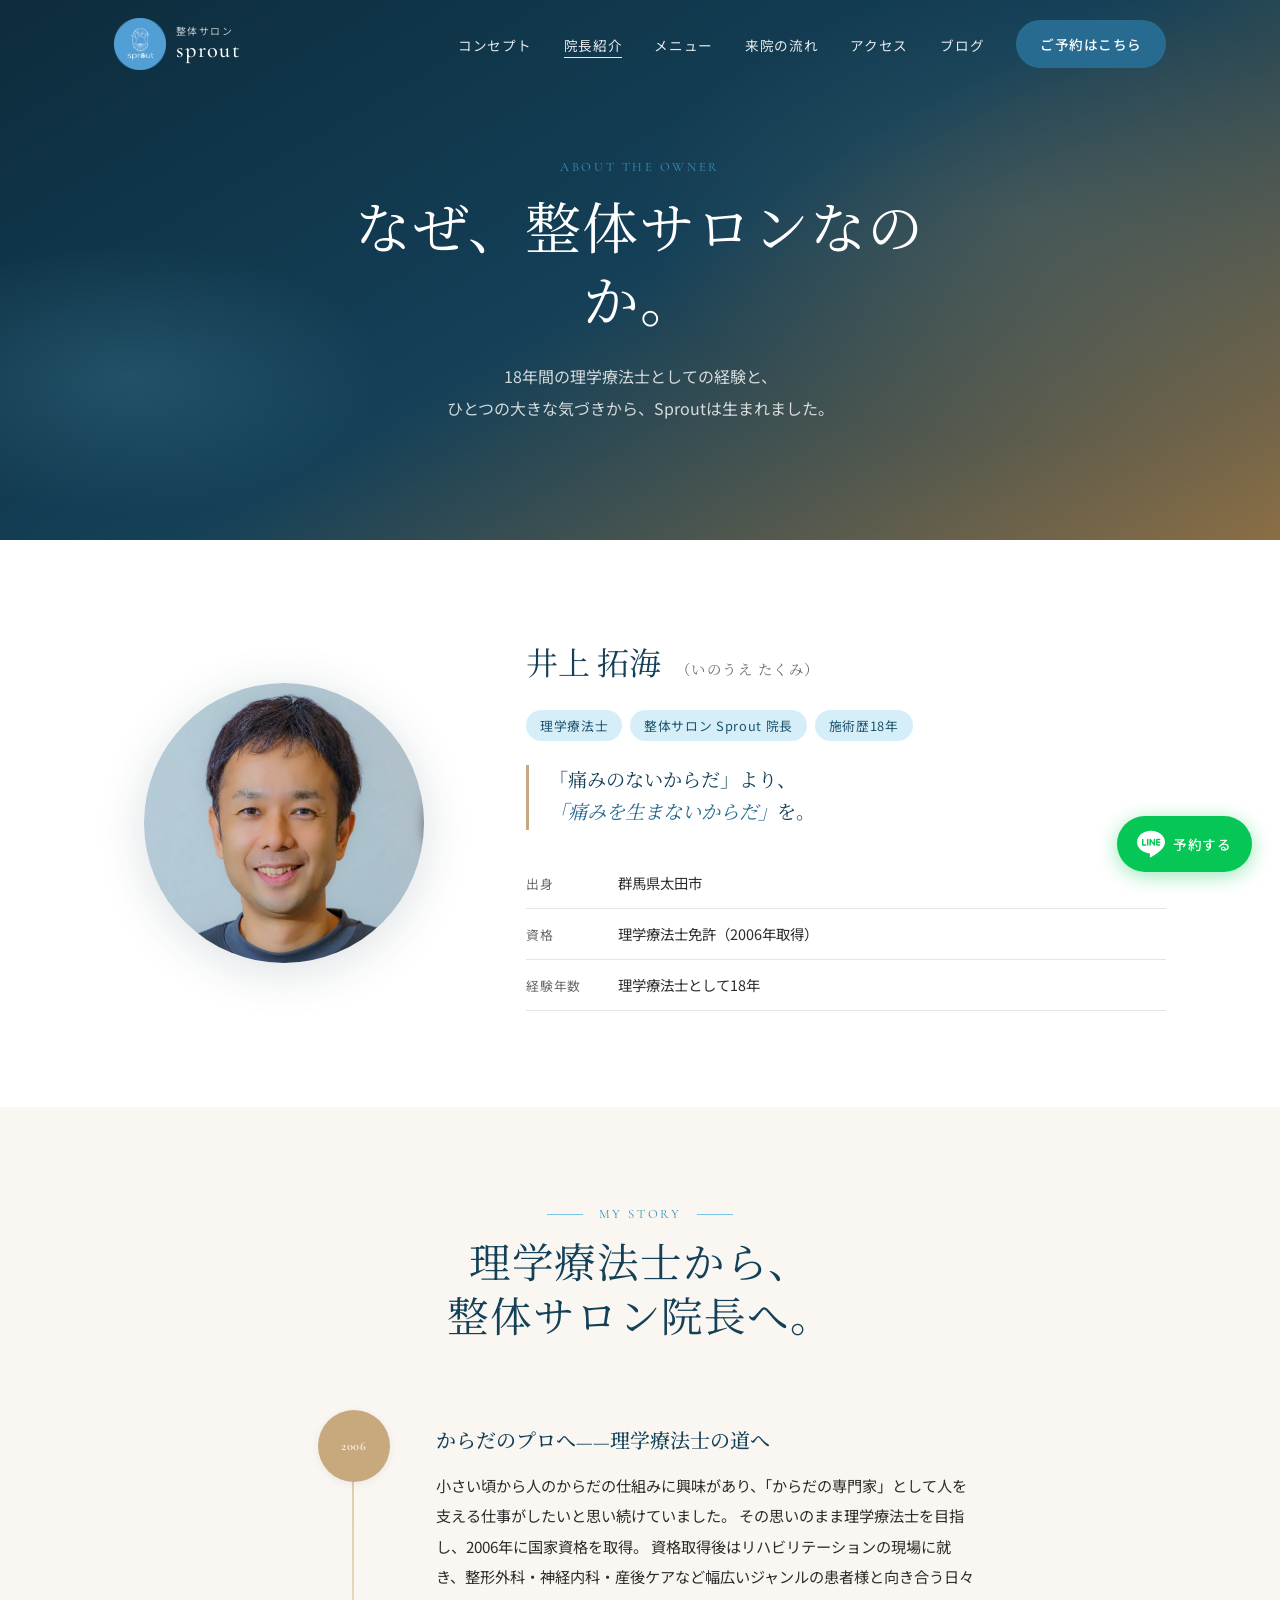
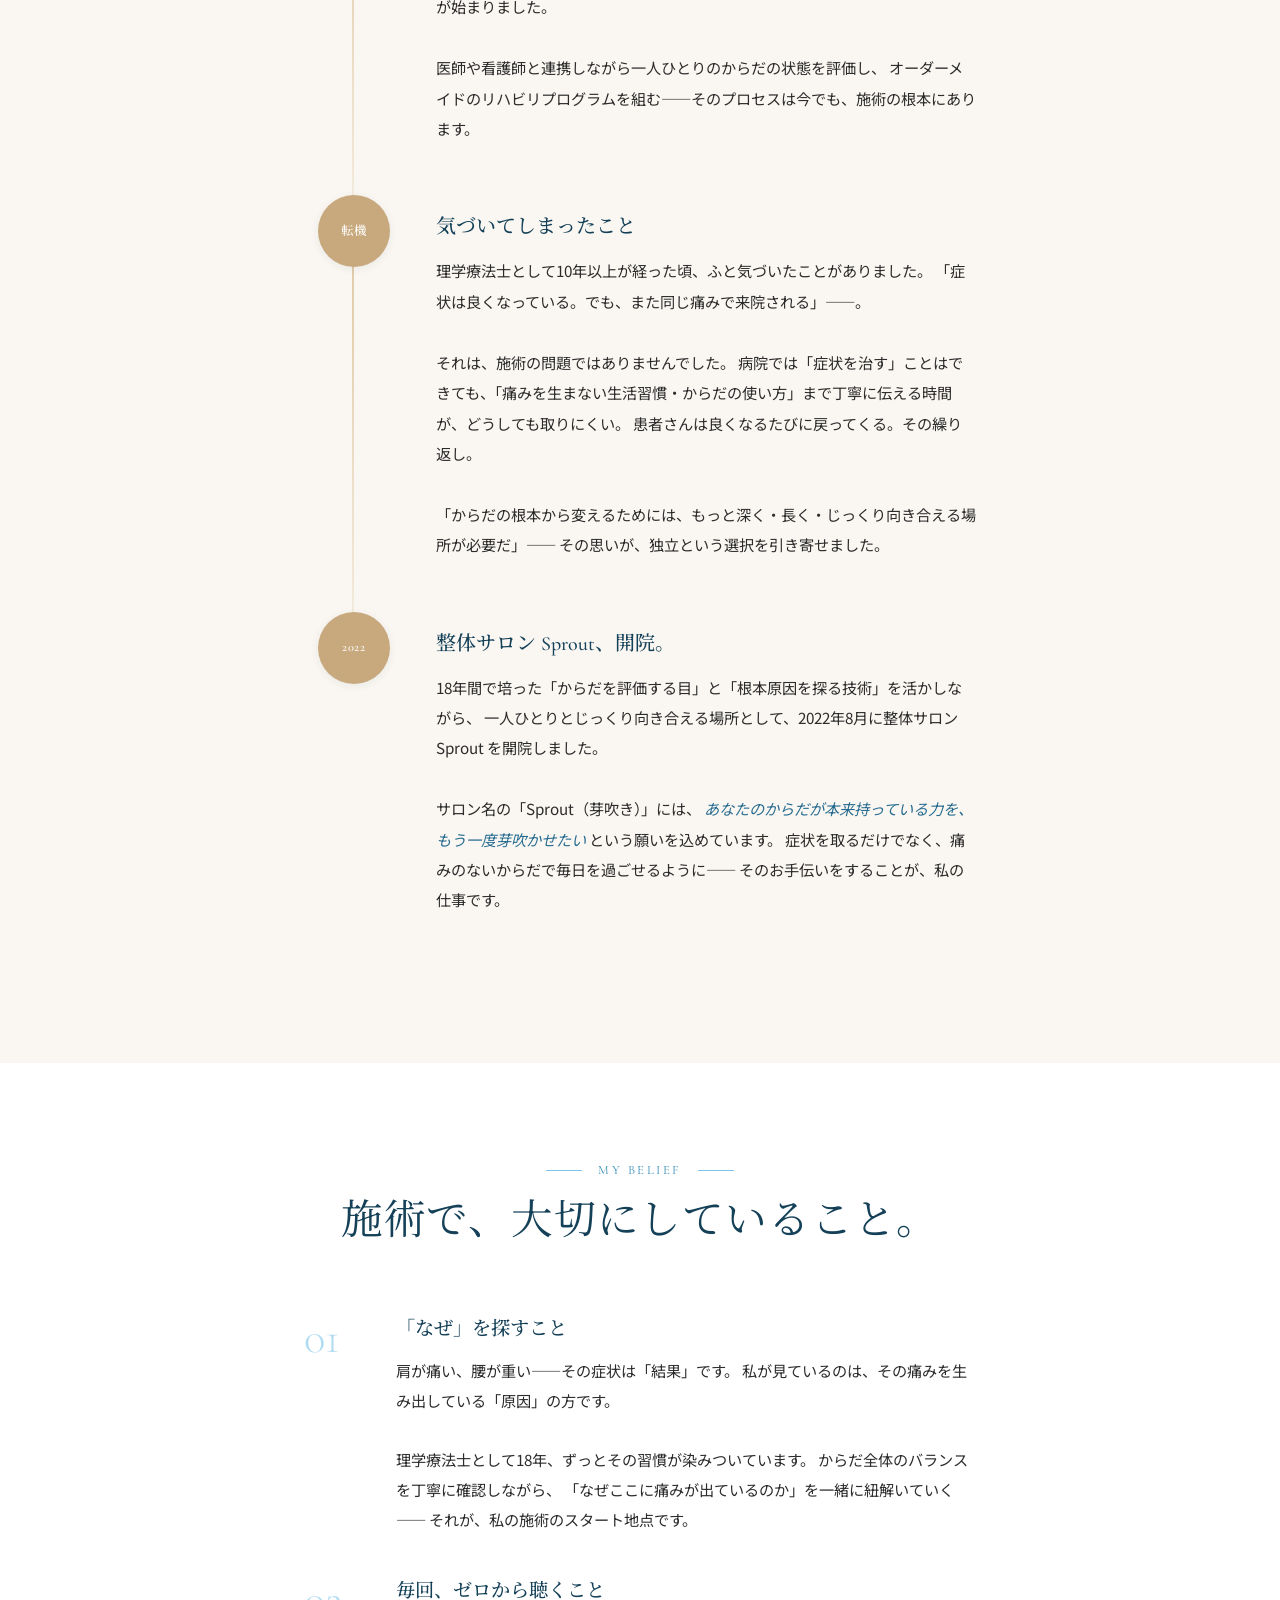
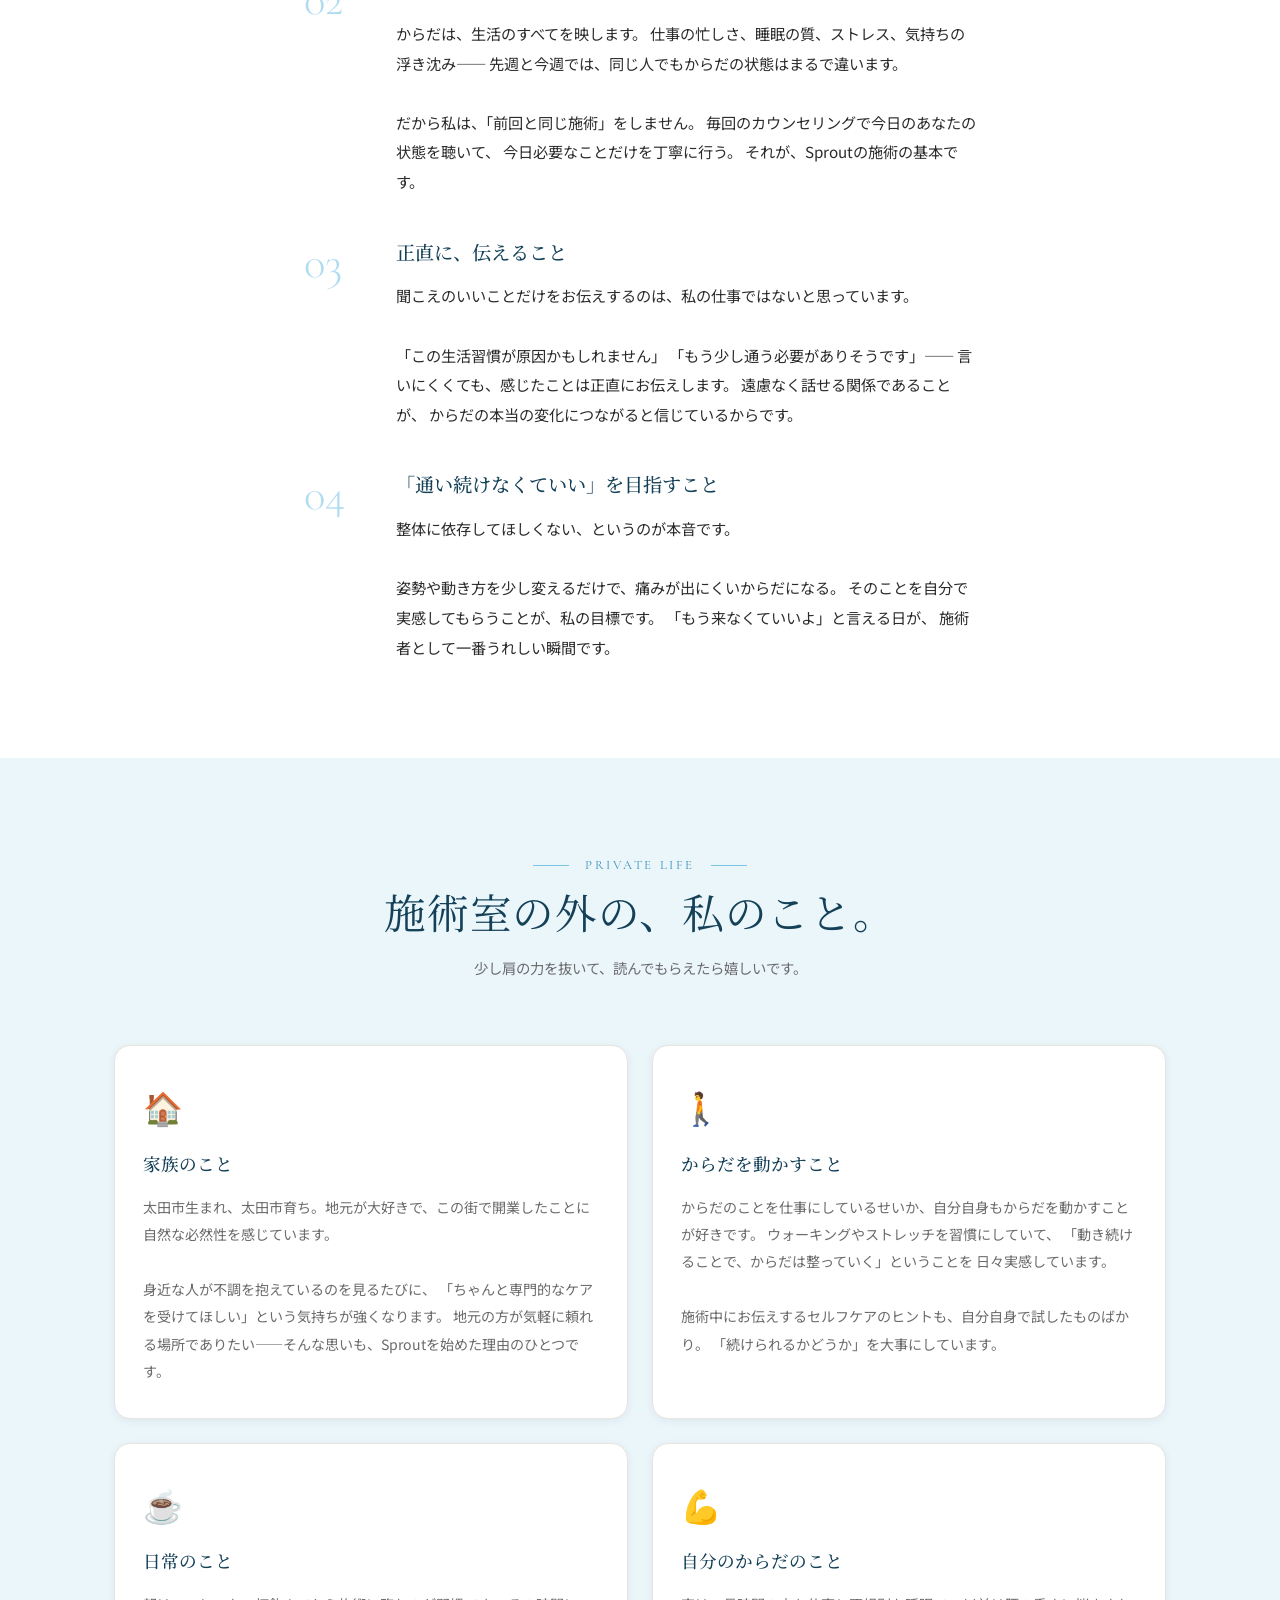
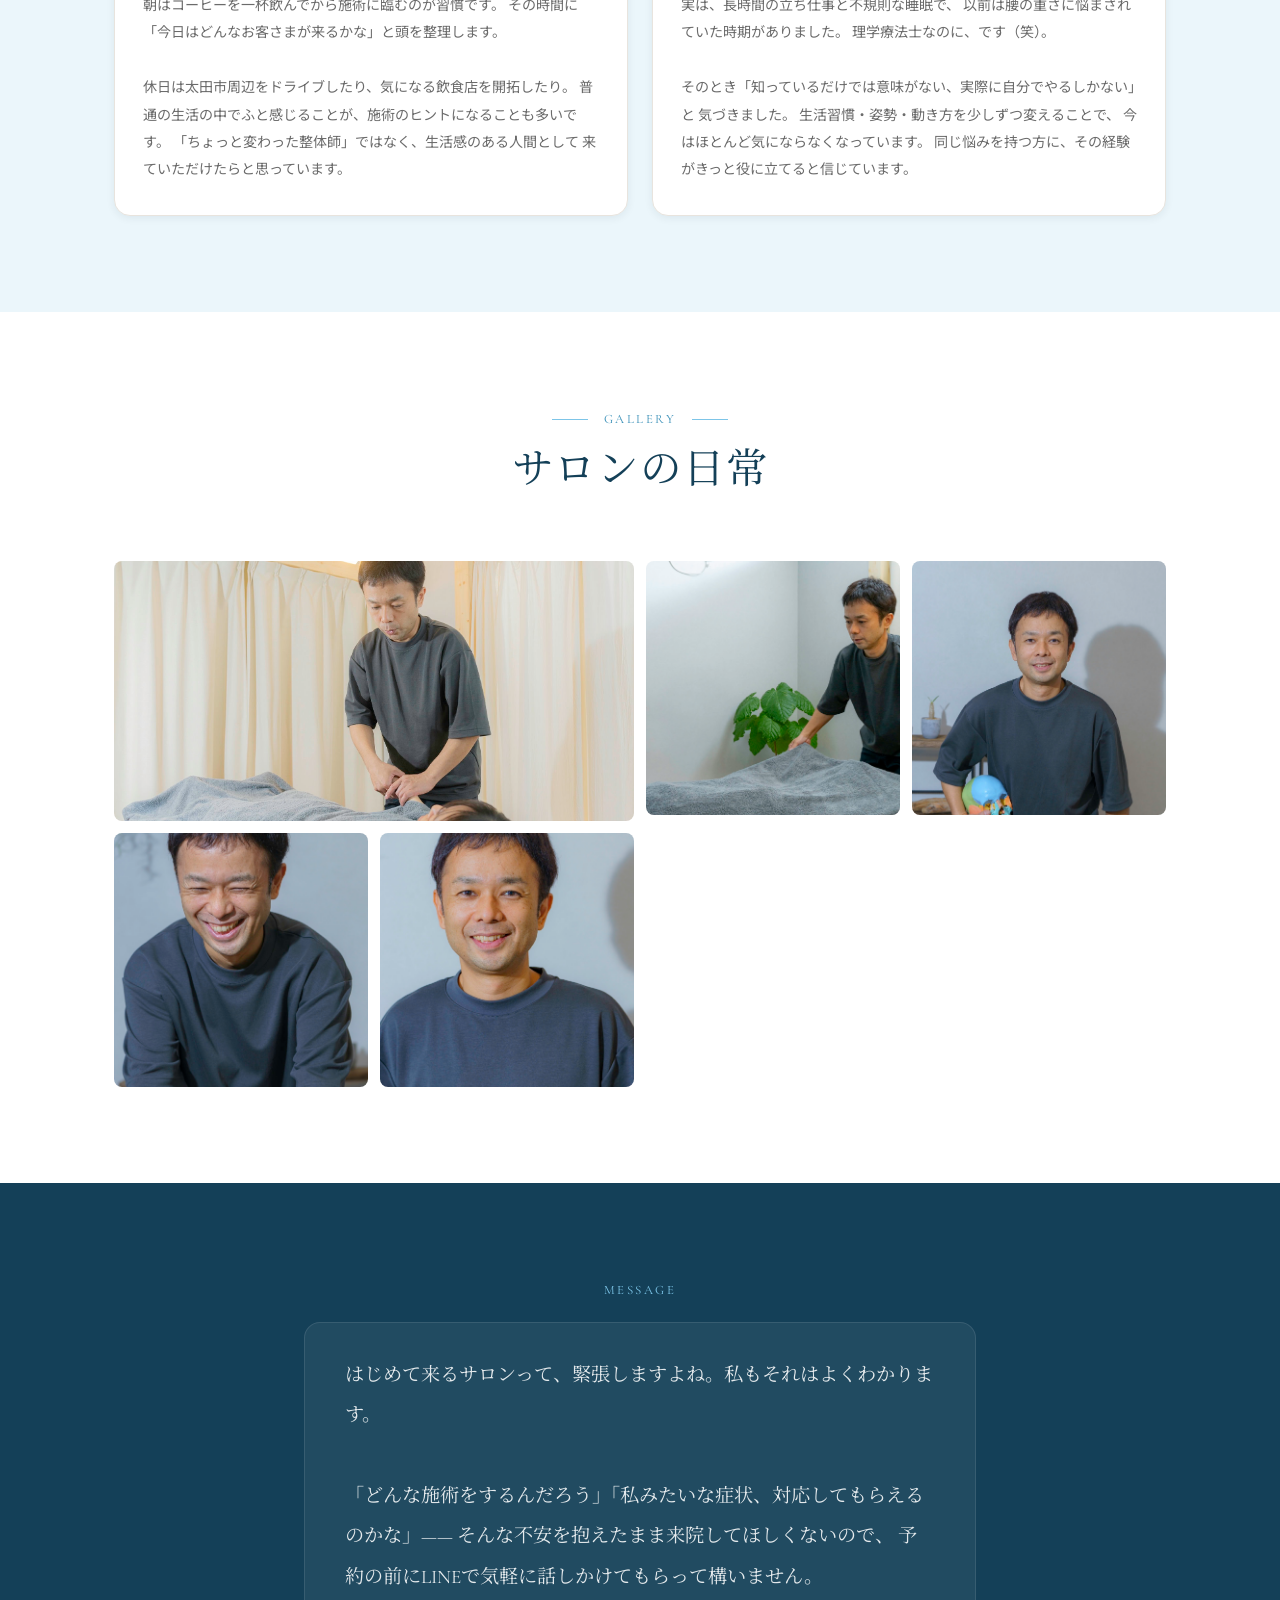
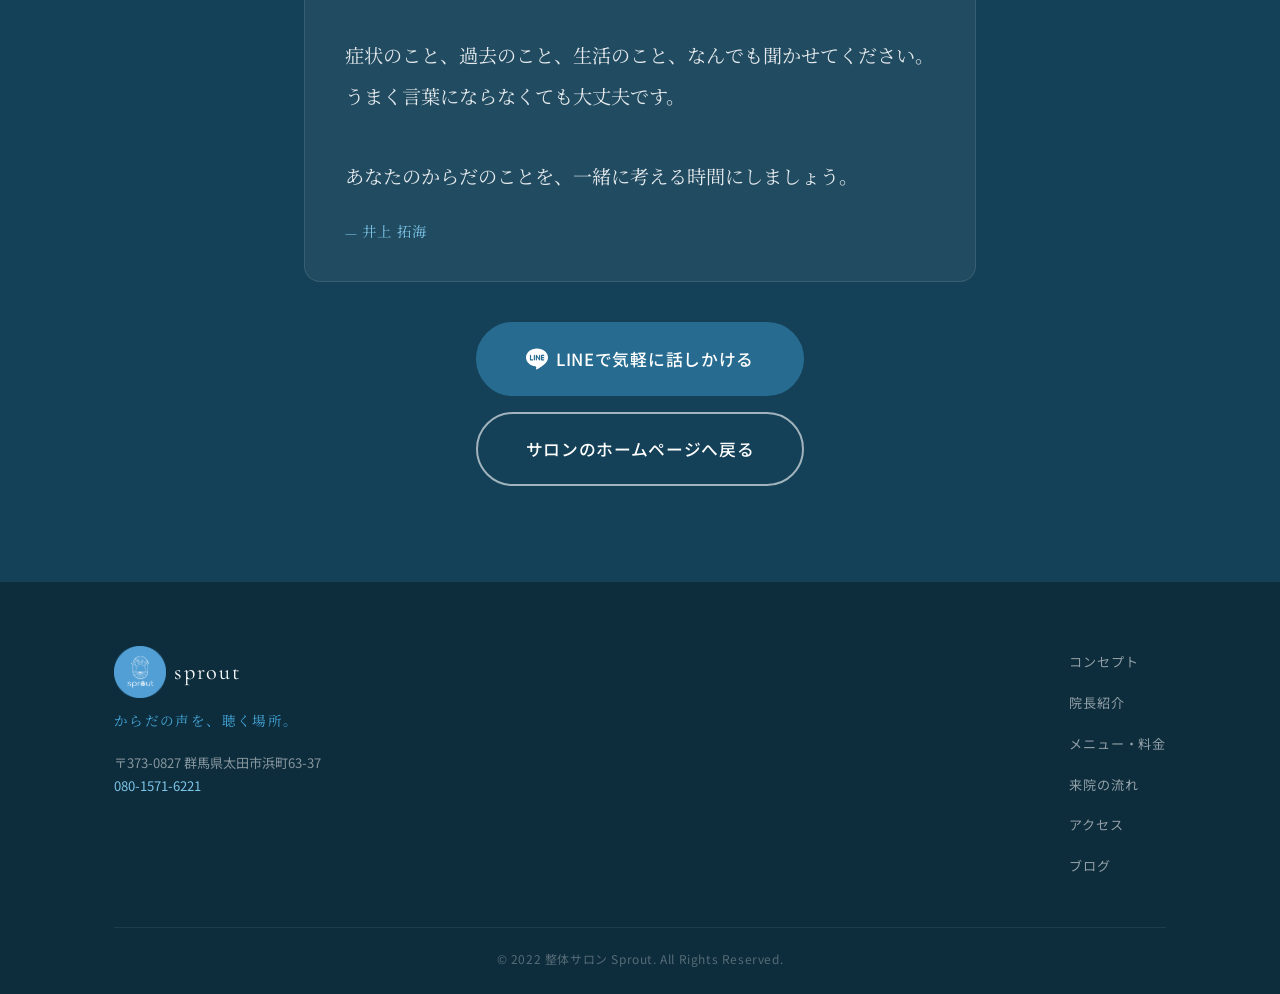
==== commit 591ffc54: "テコ入れ第2弾: 明朝体統一・初回限定バッジ・症状別セクション・スマホ固定予約バー・画像圧縮(3.4MB→264KB) Co-Authored-By: Claude Fable 5 <noreply@" ====
--- a/about/index.html
+++ b/about/index.html
@@ -82,10 +82,10 @@
   <!-- Fonts & CSS（トップページと共通） -->
   <link rel="preconnect" href="https://fonts.googleapis.com">
   <link rel="preconnect" href="https://fonts.gstatic.com" crossorigin>
-  <link href="https://fonts.googleapis.com/css2?family=Cormorant+Garamond:ital,wght@0,300;0,400;0,500;0,600;1,300;1,400&family=Noto+Sans+JP:wght@300;400;500&display=swap" rel="stylesheet">
-
-  <link rel="stylesheet" href="../css/style.css?v=6">
-  <link rel="stylesheet" href="../css/about.css?v=6">
+  <link href="https://fonts.googleapis.com/css2?family=Cormorant+Garamond:ital,wght@0,300;0,400;0,500;0,600;1,300;1,400&family=Noto+Sans+JP:wght@300;400;500&family=Noto+Serif+JP:wght@400;500;600&display=swap" rel="stylesheet">
+
+  <link rel="stylesheet" href="../css/style.css?v=7">
+  <link rel="stylesheet" href="../css/about.css?v=7">
 </head>
 <body>
 
--- a/css/style.css
+++ b/css/style.css
@@ -508,6 +508,52 @@
   align-items: center;
 }
 
+/* 初回限定オファーバッジ */
+.hero__offer {
+  display: inline-flex;
+  align-items: center;
+  gap: 14px;
+  margin-top: 28px;
+  padding: 12px 22px 12px 12px;
+  background: rgba(255, 255, 255, 0.1);
+  backdrop-filter: blur(6px);
+  -webkit-backdrop-filter: blur(6px);
+  border: 1px solid rgba(255, 255, 255, 0.28);
+  border-radius: 100px;
+  color: var(--c-white);
+  font-size: 0.88rem;
+  letter-spacing: 0.03em;
+  transition: background var(--transition), transform var(--transition);
+}
+
+.hero__offer:hover {
+  background: rgba(255, 255, 255, 0.18);
+  transform: translateY(-2px);
+  opacity: 1;
+}
+
+.hero__offer-label {
+  background: linear-gradient(135deg, var(--c-beige-500), var(--c-beige-700));
+  padding: 5px 14px;
+  border-radius: 100px;
+  font-size: 0.78rem;
+  font-weight: 500;
+  letter-spacing: 0.08em;
+  white-space: nowrap;
+}
+
+.hero__offer-text s {
+  opacity: 0.65;
+  margin: 0 2px;
+}
+
+.hero__offer-text strong {
+  font-size: 1.25em;
+  font-weight: 600;
+  color: var(--c-beige-300);
+  margin-left: 2px;
+}
+
 .hero__scroll {
   position: absolute;
   bottom: 36px;
@@ -624,6 +670,73 @@
 
 .worries__answer strong { color: var(--c-sage-700); }
 .worries__answer em { font-style: normal; text-decoration: underline; text-decoration-color: var(--c-beige-500); text-underline-offset: 3px; }
+
+/* ============================================================
+   9b. Symptoms（症状別・施術の考え方）
+   ============================================================ */
+.symptoms__grid {
+  display: grid;
+  grid-template-columns: repeat(2, 1fr);
+  gap: 24px;
+}
+
+.symptoms__card {
+  background: var(--c-white);
+  border: 1px solid var(--c-border);
+  border-radius: var(--radius-lg);
+  padding: 34px 32px;
+  box-shadow: var(--shadow-sm);
+  display: flex;
+  flex-direction: column;
+  gap: 14px;
+  transition: transform var(--transition), box-shadow var(--transition);
+}
+
+.symptoms__card:hover {
+  transform: translateY(-4px);
+  box-shadow: var(--shadow-md);
+}
+
+.symptoms__title {
+  font-family: var(--font-serif);
+  font-size: 1.25rem;
+  font-weight: 500;
+  color: var(--c-sage-800);
+  line-height: 1.4;
+  display: flex;
+  flex-direction: column;
+  gap: 4px;
+}
+
+.symptoms__en {
+  font-size: 0.72rem;
+  letter-spacing: 0.18em;
+  text-transform: uppercase;
+  color: var(--c-sage-400);
+  font-weight: 400;
+}
+
+.symptoms__text {
+  font-size: 0.9rem;
+  line-height: 1.95;
+  color: var(--c-text-muted);
+  flex: 1;
+}
+
+.symptoms__link {
+  font-size: 0.85rem;
+  color: var(--c-sage-600);
+  letter-spacing: 0.04em;
+  border-bottom: 1px solid var(--c-sage-200);
+  padding-bottom: 2px;
+  width: fit-content;
+  transition: border-color var(--transition);
+}
+
+.symptoms__link:hover {
+  border-color: var(--c-sage-600);
+  opacity: 1;
+}
 
 /* ============================================================
    10. Owner（院長紹介）
@@ -1592,6 +1705,51 @@
 }
 
 /* ============================================================
+   20b. モバイル固定予約バー（600px以下でFABの代わりに表示）
+   ============================================================ */
+.sticky-cta {
+  display: none;
+  position: fixed;
+  bottom: 0;
+  left: 0;
+  right: 0;
+  z-index: 950;
+  gap: 1px;
+  background: rgba(255, 255, 255, 0.6);
+  box-shadow: 0 -4px 20px rgba(18, 48, 63, 0.15);
+  padding-bottom: env(safe-area-inset-bottom);
+}
+
+.sticky-cta a {
+  flex: 1;
+  display: flex;
+  align-items: center;
+  justify-content: center;
+  gap: 8px;
+  padding: 16px 8px;
+  font-size: 0.92rem;
+  font-weight: 500;
+  letter-spacing: 0.04em;
+  color: var(--c-white);
+}
+
+.sticky-cta__line { background: #06c755; }
+.sticky-cta__tel  { background: var(--c-sage-600); }
+
+/* ============================================================
+   20c. 細部ポリッシュ
+   ============================================================ */
+::selection {
+  background: var(--c-sage-200);
+  color: var(--c-sage-900);
+}
+
+:focus-visible {
+  outline: 2px solid var(--c-sage-500);
+  outline-offset: 3px;
+}
+
+/* ============================================================
    21. Mobile Navigation overlay
    ============================================================ */
 @media (max-width: 900px) {
@@ -1702,6 +1860,12 @@
     margin: 0 auto;
   }
 
+  .symptoms__grid {
+    grid-template-columns: 1fr;
+    max-width: 560px;
+    margin: 0 auto;
+  }
+
   .space__item--main {
     grid-row: auto;
   }
@@ -1778,8 +1942,21 @@
     justify-content: center;
   }
 
-  .fab-line span { display: none; }
-  .fab-line { padding: 14px; border-radius: 50%; }
+  /* 600px以下: FABを隠して固定予約バーに切り替え */
+  .fab-line { display: none; }
+  .sticky-cta { display: flex; }
+
+  /* 固定バーに隠れないよう余白を確保 */
+  body { padding-bottom: 58px; }
+
+  .hero__offer {
+    margin-top: 22px;
+    padding: 10px 18px 10px 10px;
+    font-size: 0.8rem;
+    gap: 10px;
+  }
+
+  .symptoms__card { padding: 26px 22px; }
 
   .sp-only { display: inline; }
 
